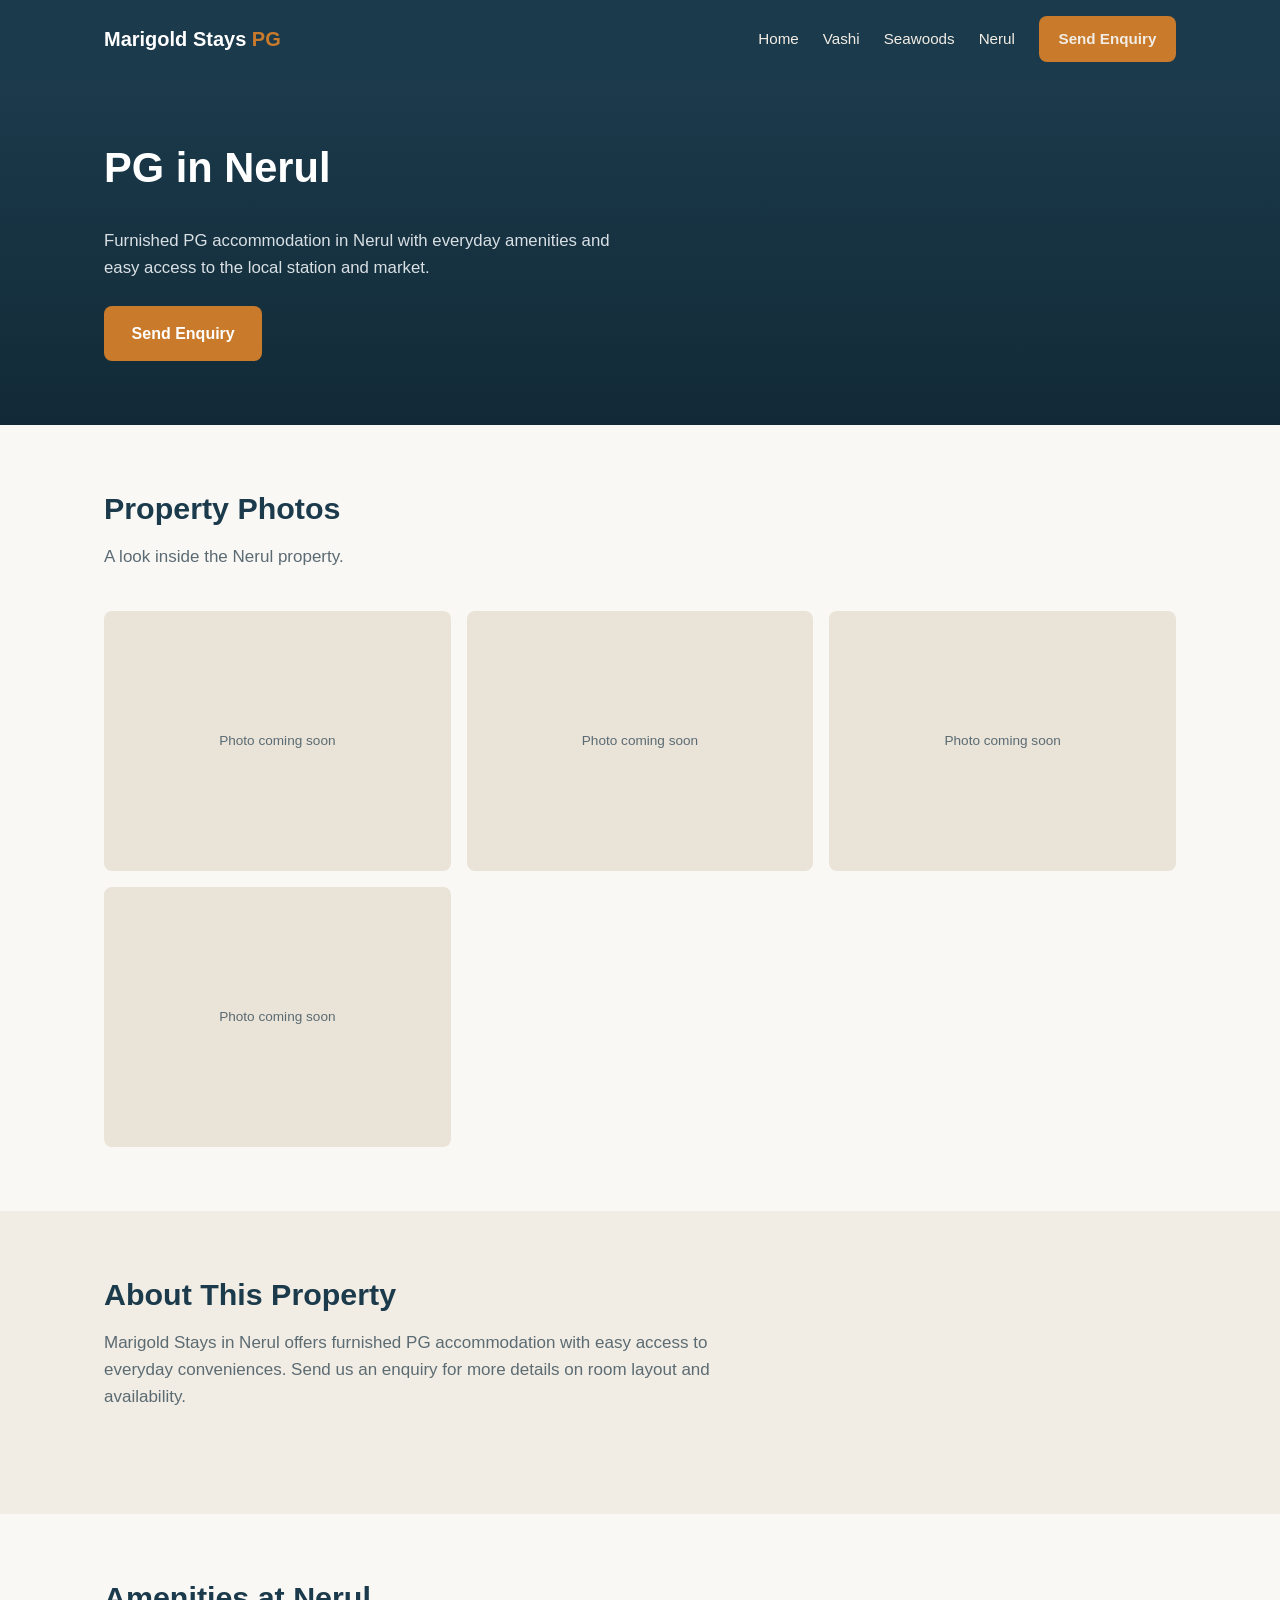
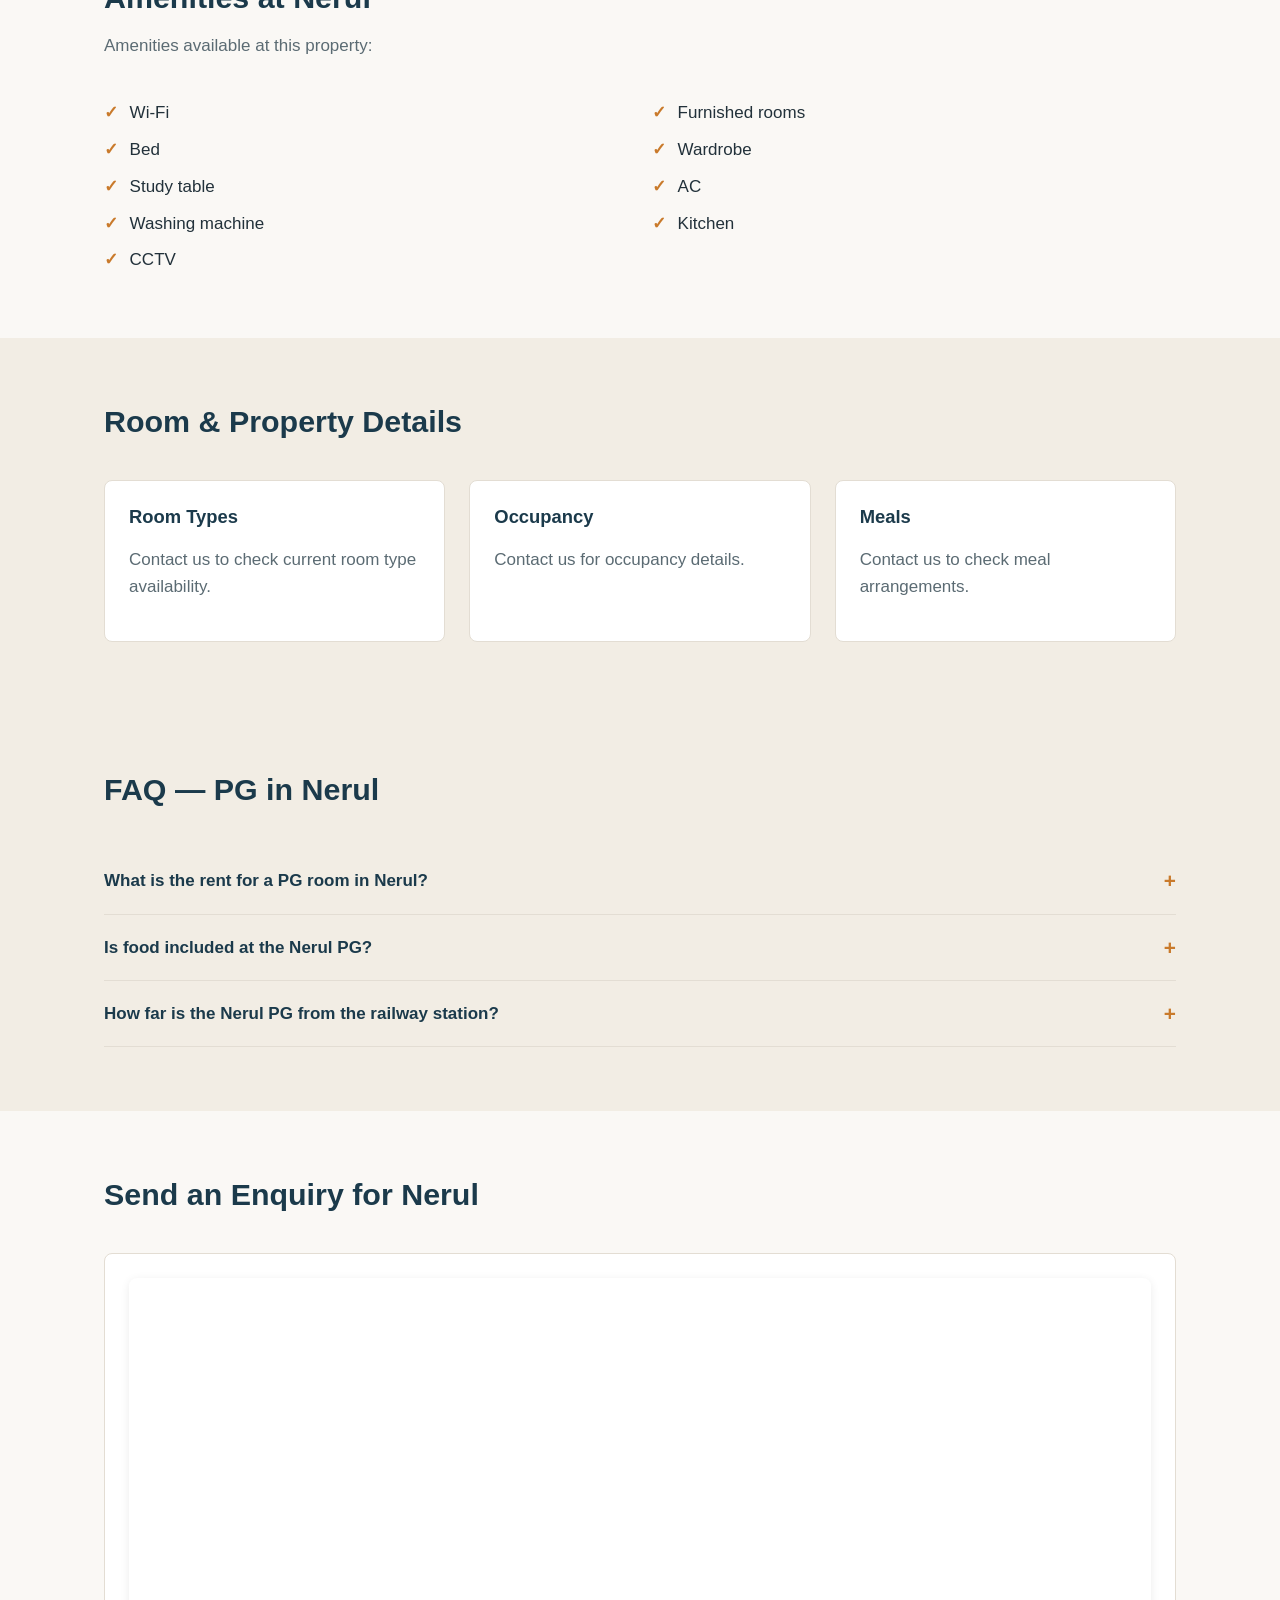
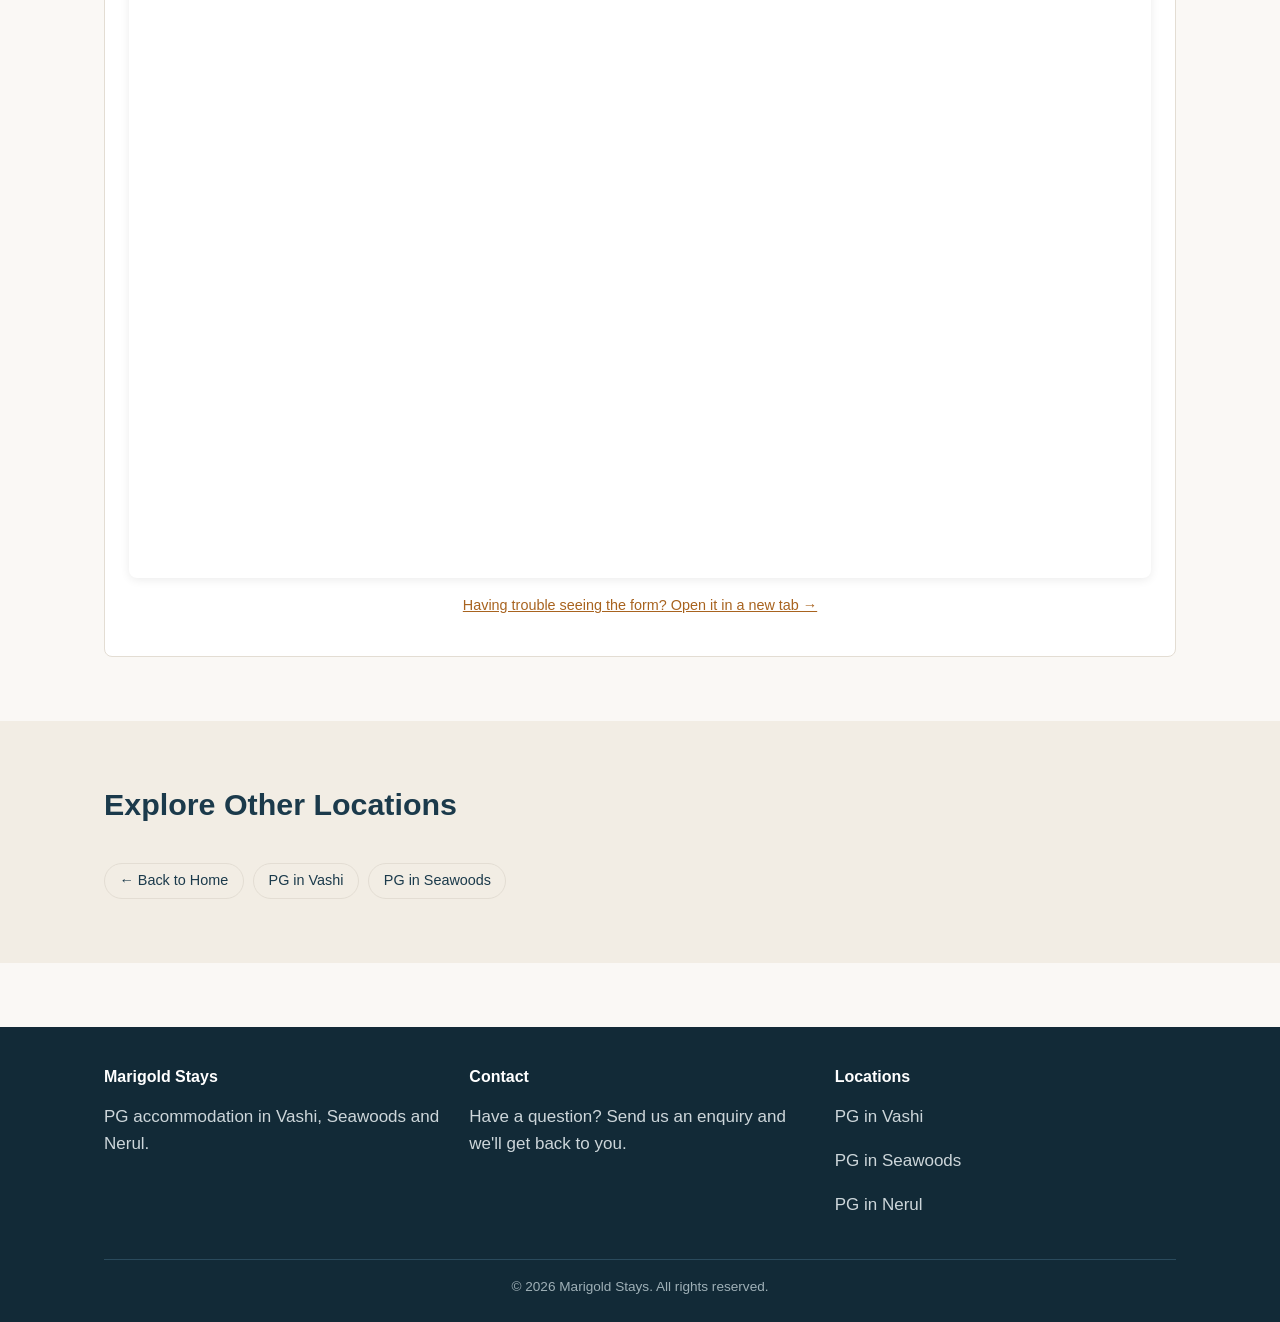
==== pg-in-nerul.html @ 590b27a3 "Add files via upload" ====
<!DOCTYPE html>
<html lang="en">
<head>
<meta charset="UTF-8">
<meta name="viewport" content="width=device-width, initial-scale=1.0">
<title>PG in Nerul | Furnished PG Accommodation | Marigold Stays</title>
<meta name="description" content="PG accommodation in Nerul with furnished rooms and Wi-Fi. View photos, amenities and send an enquiry to Marigold Stays.">
<link rel="canonical" href="https://example.com/pg-in-nerul.html">

<meta property="og:type" content="website">
<meta property="og:title" content="PG in Nerul | Marigold Stays">
<meta property="og:description" content="Furnished PG accommodation in Nerul. Photos, amenities and easy enquiry.">
<meta property="og:image" content="https://example.com/images/nerul-1.jpg">
<meta property="og:url" content="https://example.com/pg-in-nerul.html">

<link rel="stylesheet" href="style.css">

<script type="application/ld+json">
{
  "@context": "https://schema.org",
  "@type": "LodgingBusiness",
  "name": "Marigold Stays - Nerul",
  "url": "https://example.com/pg-in-nerul.html",
  "address": {
    "@type": "PostalAddress",
    "addressLocality": "Nerul",
    "addressRegion": "Maharashtra",
    "addressCountry": "IN"
  }
}
</script>
</head>
<body>

<header class="site-header">
  <div class="container">
    <a href="index.html" class="logo">Marigold Stays <span>PG</span></a>
    <button class="nav-toggle" aria-label="Toggle menu" aria-expanded="false">&#9776;</button>
    <nav class="main-nav">
      <a href="index.html">Home</a>
      <a href="pg-in-vashi.html">Vashi</a>
      <a href="pg-in-seawoods.html">Seawoods</a>
      <a href="pg-in-nerul.html">Nerul</a>
      <a href="#enquiry" class="btn btn-primary btn-small">Send Enquiry</a>
    </nav>
  </div>
</header>

<section class="hero">
  <div class="container">
    <h1>PG in Nerul</h1>
    <p>Furnished PG accommodation in Nerul with everyday amenities and easy access to the local station and market.</p>
    <a href="#enquiry" class="btn btn-primary">Send Enquiry</a>
  </div>
</section>

<!-- ===== PHOTO GALLERY ===== -->
<section class="section">
  <div class="container">
    <div class="section-header">
      <h2>Property Photos</h2>
      <p class="text-muted">A look inside the Nerul property.</p>
    </div>
    <div class="gallery">
      <div class="photo-placeholder">
        <img src="images/nerul-1.jpg" alt="Single bed and mirrored wardrobe at Marigold Stays PG in Nerul" loading="lazy" onerror="this.style.display='none'; this.parentElement.querySelector('.ph-text').style.display='block';">
        <span class="ph-text" style="display:none;">Photo coming soon</span>
      </div>
      <div class="photo-placeholder">
        <img src="images/nerul-2.jpg" alt="Room corner with storage unit near the kitchen at Marigold Stays PG in Nerul" loading="lazy" onerror="this.style.display='none'; this.parentElement.querySelector('.ph-text').style.display='block';">
        <span class="ph-text" style="display:none;">Photo coming soon</span>
      </div>
      <div class="photo-placeholder">
        <img src="images/nerul-3.jpg" alt="Twin single beds in a shared room at Marigold Stays PG in Nerul" loading="lazy" onerror="this.style.display='none'; this.parentElement.querySelector('.ph-text').style.display='block';">
        <span class="ph-text" style="display:none;">Photo coming soon</span>
      </div>
      <div class="photo-placeholder">
        <img src="images/nerul-4.jpg" alt="Bathroom with shower and wall-hung toilet at Marigold Stays PG in Nerul" loading="lazy" onerror="this.style.display='none'; this.parentElement.querySelector('.ph-text').style.display='block';">
        <span class="ph-text" style="display:none;">Photo coming soon</span>
      </div>
    </div>
  </div>
</section>

<!-- ===== DESCRIPTION ===== -->
<section class="section section-alt">
  <div class="container">
    <div class="section-header">
      <h2>About This Property</h2>
      <p class="text-muted">Marigold Stays in Nerul offers furnished PG accommodation with easy access to everyday conveniences. Send us an enquiry for more details on room layout and availability.</p>
    </div>
  </div>
</section>

<!-- ===== AMENITIES ===== -->
<section class="section">
  <div class="container">
    <div class="section-header">
      <h2>Amenities at Nerul</h2>
      <p class="text-muted">Amenities available at this property:</p>
    </div>
    <ul class="amenities-list">
      <li>Wi-Fi</li>
      <li>Furnished rooms</li>
      <li>Bed</li>
      <li>Wardrobe</li>
      <li>Study table</li>
      <li>AC</li>
      <li>Washing machine</li>
      <li>Kitchen</li>
      <li>CCTV</li>
    </ul>
  </div>
</section>

<!-- ===== ROOM / PROPERTY DETAILS ===== -->
<section class="section section-alt">
  <div class="container">
    <div class="section-header">
      <h2>Room &amp; Property Details</h2>
    </div>
    <div class="grid-3">
      <div class="feature-card">
        <h3>Room Types</h3>
        <p class="text-muted">Contact us to check current room type availability.</p>
      </div>
      <div class="feature-card">
        <h3>Occupancy</h3>
        <p class="text-muted">Contact us for occupancy details.</p>
      </div>
      <div class="feature-card">
        <h3>Meals</h3>
        <p class="text-muted">Contact us to check meal arrangements.</p>
      </div>
    </div>
  </div>
</section>


<!-- ===== FAQ ===== -->
<section class="section section-alt">
  <div class="container">
    <div class="section-header">
      <h2>FAQ — PG in Nerul</h2>
    </div>
    <details class="faq-item">
      <summary>What is the rent for a PG room in Nerul?</summary>
      <p>Rent varies by room type and availability — send us an enquiry and we'll share current pricing for this property.</p>
    </details>
    <details class="faq-item">
      <summary>Is food included at the Nerul PG?</summary>
      <p>Meal arrangements vary by property — contact us for the exact details for this location.</p>
    </details>
    <details class="faq-item">
      <summary>How far is the Nerul PG from the railway station?</summary>
      <p>Send us an enquiry and we'll share the exact distance from the nearest railway station.</p>
    </details>
  </div>
</section>

<!-- ===== ENQUIRY ===== -->
<section class="section" id="enquiry">
  <div class="container">
    <div class="section-header">
      <h2>Send an Enquiry for Nerul</h2>
    </div>
    <div class="enquiry-box">
      <div class="form-embed">
        <iframe src="https://docs.google.com/forms/d/e/1FAIpQLSeAeNYMBnieSbUHD3bRVsfa9dzIX2py_n9a3v7NZz1oNW-bjg/viewform?embedded=true" width="100%" height="900" frameborder="0" marginheight="0" marginwidth="0" loading="lazy" title="Enquiry form">Loading form…</iframe>
      </div>
      <p class="form-fallback-link"><a href="https://docs.google.com/forms/d/e/1FAIpQLSeAeNYMBnieSbUHD3bRVsfa9dzIX2py_n9a3v7NZz1oNW-bjg/viewform" target="_blank" rel="noopener">Having trouble seeing the form? Open it in a new tab &rarr;</a></p>
    </div>
  </div>
</section>

<!-- ===== OTHER LOCATIONS / INTERNAL LINKS ===== -->
<section class="section section-alt">
  <div class="container">
    <div class="section-header">
      <h2>Explore Other Locations</h2>
    </div>
    <div class="location-links">
      <a href="index.html">&larr; Back to Home</a>
      <a href="pg-in-vashi.html">PG in Vashi</a>
      <a href="pg-in-seawoods.html">PG in Seawoods</a>
    </div>
  </div>
</section>

<footer class="site-footer">
  <div class="container">
    <div class="footer-grid">
      <div>
        <h3>Marigold Stays</h3>
        <p>PG accommodation in Vashi, Seawoods and Nerul.</p>
      </div>
      <div>
        <h3>Contact</h3>
        <p>Have a question? <a href="#enquiry">Send us an enquiry</a> and we'll get back to you.</p>
      </div>
      <div>
        <h3>Locations</h3>
        <p><a href="pg-in-vashi.html">PG in Vashi</a></p>
        <p><a href="pg-in-seawoods.html">PG in Seawoods</a></p>
        <p><a href="pg-in-nerul.html">PG in Nerul</a></p>
      </div>
    </div>
    <div class="footer-bottom">
      &copy; <span id="current-year">2026</span> Marigold Stays. All rights reserved.
    </div>
  </div>
</footer>

<script src="script.js"></script>
</body>
</html>
---- style.css ----
/* =========================================================
   STYLE.CSS — Shared styles for all pages
   =========================================================
   EASY EDITING GUIDE
   - Brand colours: edit the CSS variables under :root below.
   - Fonts: uses your device's default system font (fast, no
     external font files to download). To change it, edit the
     --font-body variable.
   - Spacing / layout: controlled by the variables below too.
   ========================================================= */

:root {
  /* Brand colours — change these to re-theme the whole site */
  --color-navy: #1b3a4b;       /* header, footer, headings */
  --color-navy-dark: #122a37;
  --color-amber: #c97a2b;      /* buttons, links, accents */
  --color-amber-dark: #a8631f;
  --color-bg: #faf8f5;         /* page background */
  --color-card: #ffffff;
  --color-text: #22313a;
  --color-text-muted: #5b6b73;
  --color-border: #e3ddd3;

  --font-body: -apple-system, BlinkMacSystemFont, "Segoe UI", Roboto,
    Helvetica, Arial, sans-serif;

  --radius: 8px;
  --max-width: 1120px;
  --space-1: 0.5rem;
  --space-2: 1rem;
  --space-3: 1.5rem;
  --space-4: 2.5rem;
  --space-5: 4rem;
}

* {
  box-sizing: border-box;
}

html {
  scroll-behavior: smooth;
}

body {
  margin: 0;
  font-family: var(--font-body);
  background: var(--color-bg);
  color: var(--color-text);
  line-height: 1.6;
  font-size: 17px;
}

img {
  max-width: 100%;
  display: block;
}

a {
  color: var(--color-amber-dark);
}

.container {
  max-width: var(--max-width);
  margin: 0 auto;
  padding: 0 var(--space-3);
}

h1, h2, h3 {
  color: var(--color-navy);
  line-height: 1.25;
  margin-top: 0;
}

h1 {
  font-size: clamp(1.8rem, 4vw, 2.6rem);
}

h2 {
  font-size: clamp(1.4rem, 3vw, 1.9rem);
  margin-bottom: var(--space-2);
}

h3 {
  font-size: 1.15rem;
}

p {
  margin-top: 0;
}

.text-muted {
  color: var(--color-text-muted);
}

/* ---------- Buttons ---------- */
.btn {
  display: inline-block;
  padding: 0.8rem 1.6rem;
  border-radius: var(--radius);
  text-decoration: none;
  font-weight: 600;
  border: 2px solid transparent;
  cursor: pointer;
  font-size: 1rem;
}

.btn-primary {
  background: var(--color-amber);
  color: #fff;
}

.btn-primary:hover {
  background: var(--color-amber-dark);
}

.btn-outline {
  background: transparent;
  border-color: var(--color-navy);
  color: var(--color-navy);
}

.btn-outline:hover {
  background: var(--color-navy);
  color: #fff;
}

.btn-small {
  padding: 0.55rem 1.1rem;
  font-size: 0.9rem;
}

/* ---------- Header ---------- */
.site-header {
  background: var(--color-navy);
  position: sticky;
  top: 0;
  z-index: 50;
}

.site-header .container {
  display: flex;
  align-items: center;
  justify-content: space-between;
  padding-top: var(--space-2);
  padding-bottom: var(--space-2);
}

.logo {
  color: #fff;
  font-weight: 700;
  font-size: 1.25rem;
  text-decoration: none;
}

.logo span {
  color: var(--color-amber);
}

.main-nav {
  display: flex;
  align-items: center;
  gap: var(--space-3);
}

.main-nav a {
  color: #f2ede4;
  text-decoration: none;
  font-size: 0.95rem;
}

.main-nav a:hover {
  color: var(--color-amber);
}

.nav-toggle {
  display: none;
  background: none;
  border: none;
  color: #fff;
  font-size: 1.6rem;
  cursor: pointer;
  line-height: 1;
}

/* ---------- Hero ---------- */
.hero {
  background: linear-gradient(180deg, var(--color-navy) 0%, var(--color-navy-dark) 100%);
  color: #fff;
  padding: var(--space-5) 0;
  text-align: left;
}

.hero h1 {
  color: #fff;
  max-width: 40ch;
}

.hero p {
  max-width: 55ch;
  color: #d9e0e4;
  font-size: 1.05rem;
  margin: var(--space-2) 0 var(--space-3);
}

/* ---------- Sections ---------- */
.section {
  padding: var(--space-5) 0;
}

.section-alt {
  background: #f2ede4;
}

.section-header {
  max-width: 65ch;
  margin-bottom: var(--space-4);
}

/* ---------- Location cards (homepage) ---------- */
.location-grid {
  display: grid;
  grid-template-columns: repeat(2, 1fr);
  gap: var(--space-3);
}

.location-card {
  background: var(--color-card);
  border: 1px solid var(--color-border);
  border-radius: var(--radius);
  overflow: hidden;
  display: flex;
  flex-direction: column;
}

.location-card .photo-placeholder {
  aspect-ratio: 4 / 3;
  background: #e9e3d8;
  display: flex;
  align-items: center;
  justify-content: center;
  color: var(--color-text-muted);
  font-size: 0.9rem;
  text-align: center;
  padding: var(--space-2);
}

.location-card .card-body {
  padding: var(--space-3);
  display: flex;
  flex-direction: column;
  flex: 1;
}

.location-card .card-body p {
  color: var(--color-text-muted);
  flex: 1;
}

/* ---------- Feature / amenity grids ---------- */
.grid-3 {
  display: grid;
  grid-template-columns: repeat(3, 1fr);
  gap: var(--space-3);
}

.feature-card {
  background: var(--color-card);
  border: 1px solid var(--color-border);
  border-radius: var(--radius);
  padding: var(--space-3);
}

.amenities-list {
  list-style: none;
  margin: 0;
  padding: 0;
  display: grid;
  grid-template-columns: repeat(2, 1fr);
  gap: 0.6rem 1.5rem;
}

.amenities-list li {
  padding-left: 1.6rem;
  position: relative;
}

.amenities-list li::before {
  content: "\2713";
  position: absolute;
  left: 0;
  color: var(--color-amber);
  font-weight: 700;
}

/* ---------- How it works ---------- */
.steps {
  display: grid;
  grid-template-columns: repeat(4, 1fr);
  gap: var(--space-3);
}

.step {
  text-align: left;
}

.step .step-number {
  display: inline-block;
  width: 2.2rem;
  height: 2.2rem;
  border-radius: 50%;
  background: var(--color-navy);
  color: #fff;
  text-align: center;
  line-height: 2.2rem;
  font-weight: 700;
  margin-bottom: 0.6rem;
}

/* ---------- FAQ (uses native <details>) ---------- */
.faq-item {
  border-bottom: 1px solid var(--color-border);
  padding: var(--space-2) 0;
}

.faq-item summary {
  cursor: pointer;
  font-weight: 600;
  color: var(--color-navy);
  list-style: none;
  display: flex;
  justify-content: space-between;
  align-items: center;
}

.faq-item summary::-webkit-details-marker {
  display: none;
}

.faq-item summary::after {
  content: "+";
  font-size: 1.3rem;
  color: var(--color-amber);
  margin-left: var(--space-2);
}

.faq-item[open] summary::after {
  content: "\2212";
}

.faq-item p {
  margin-top: 0.6rem;
  color: var(--color-text-muted);
}

/* ---------- Enquiry / Google Form section ---------- */
.enquiry-box {
  background: var(--color-card);
  border: 1px solid var(--color-border);
  border-radius: var(--radius);
  padding: var(--space-3);
}

.form-placeholder {
  border: 2px dashed var(--color-border);
  border-radius: var(--radius);
  padding: var(--space-4);
  text-align: center;
  color: var(--color-text-muted);
  background: #f2ede4;
}

/* ---------- Embedded Google Form ---------- */
.form-embed {
  border-radius: var(--radius);
  overflow: hidden;
  box-shadow: 0 2px 10px rgba(0,0,0,0.08);
  background: #fff;
}

.form-embed iframe {
  display: block;
  width: 100%;
  border: 0;
}

.form-fallback-link {
  text-align: center;
  margin-top: var(--space-2);
  font-size: 0.9rem;
}

/* ---------- Gallery (location pages) ---------- */
.gallery {
  display: grid;
  grid-template-columns: repeat(3, 1fr);
  gap: var(--space-2);
}

.gallery .photo-placeholder {
  aspect-ratio: 4 / 3;
  background: #e9e3d8;
  border-radius: var(--radius);
  display: flex;
  align-items: center;
  justify-content: center;
  color: var(--color-text-muted);
  font-size: 0.85rem;
  text-align: center;
  padding: var(--space-1);
}

/* ---------- Nearby / distance list ---------- */
.distance-list {
  list-style: none;
  margin: 0;
  padding: 0;
}

.distance-list li {
  display: flex;
  justify-content: space-between;
  padding: 0.6rem 0;
  border-bottom: 1px solid var(--color-border);
}

.distance-list li:last-child {
  border-bottom: none;
}

.distance-value {
  color: var(--color-text-muted);
}

/* ---------- Breadcrumb / internal links row ---------- */
.location-links {
  display: flex;
  flex-wrap: wrap;
  gap: 0.6rem;
  margin-top: var(--space-2);
}

.location-links a {
  border: 1px solid var(--color-border);
  border-radius: 999px;
  padding: 0.35rem 0.9rem;
  text-decoration: none;
  color: var(--color-navy);
  font-size: 0.9rem;
}

.location-links a:hover {
  border-color: var(--color-amber);
  color: var(--color-amber-dark);
}

/* ---------- Footer ---------- */
.site-footer {
  background: var(--color-navy-dark);
  color: #cdd6da;
  padding: var(--space-4) 0 var(--space-3);
  margin-top: var(--space-5);
}

.footer-grid {
  display: grid;
  grid-template-columns: repeat(3, 1fr);
  gap: var(--space-3);
  margin-bottom: var(--space-3);
}

.site-footer h3 {
  color: #fff;
  font-size: 1rem;
}

.site-footer a {
  color: #cdd6da;
  text-decoration: none;
}

.site-footer a:hover {
  color: var(--color-amber);
}

.footer-bottom {
  border-top: 1px solid #2a4a5c;
  padding-top: var(--space-2);
  font-size: 0.85rem;
  text-align: center;
  color: #9fb0b7;
}

/* ---------- Responsive ---------- */
@media (max-width: 900px) {
  .grid-3,
  .footer-grid {
    grid-template-columns: 1fr 1fr;
  }
  .steps {
    grid-template-columns: 1fr 1fr;
  }
}

@media (max-width: 700px) {
  .nav-toggle {
    display: block;
  }

  .main-nav {
    position: absolute;
    top: 100%;
    left: 0;
    right: 0;
    background: var(--color-navy);
    flex-direction: column;
    align-items: flex-start;
    padding: var(--space-2) var(--space-3);
    gap: var(--space-2);
    display: none;
  }

  .main-nav.open {
    display: flex;
  }

  .location-grid,
  .grid-3,
  .steps,
  .gallery,
  .footer-grid,
  .amenities-list {
    grid-template-columns: 1fr;
  }

  .gallery {
    grid-template-columns: repeat(2, 1fr);
  }

  .site-header {
    position: relative;
  }
}
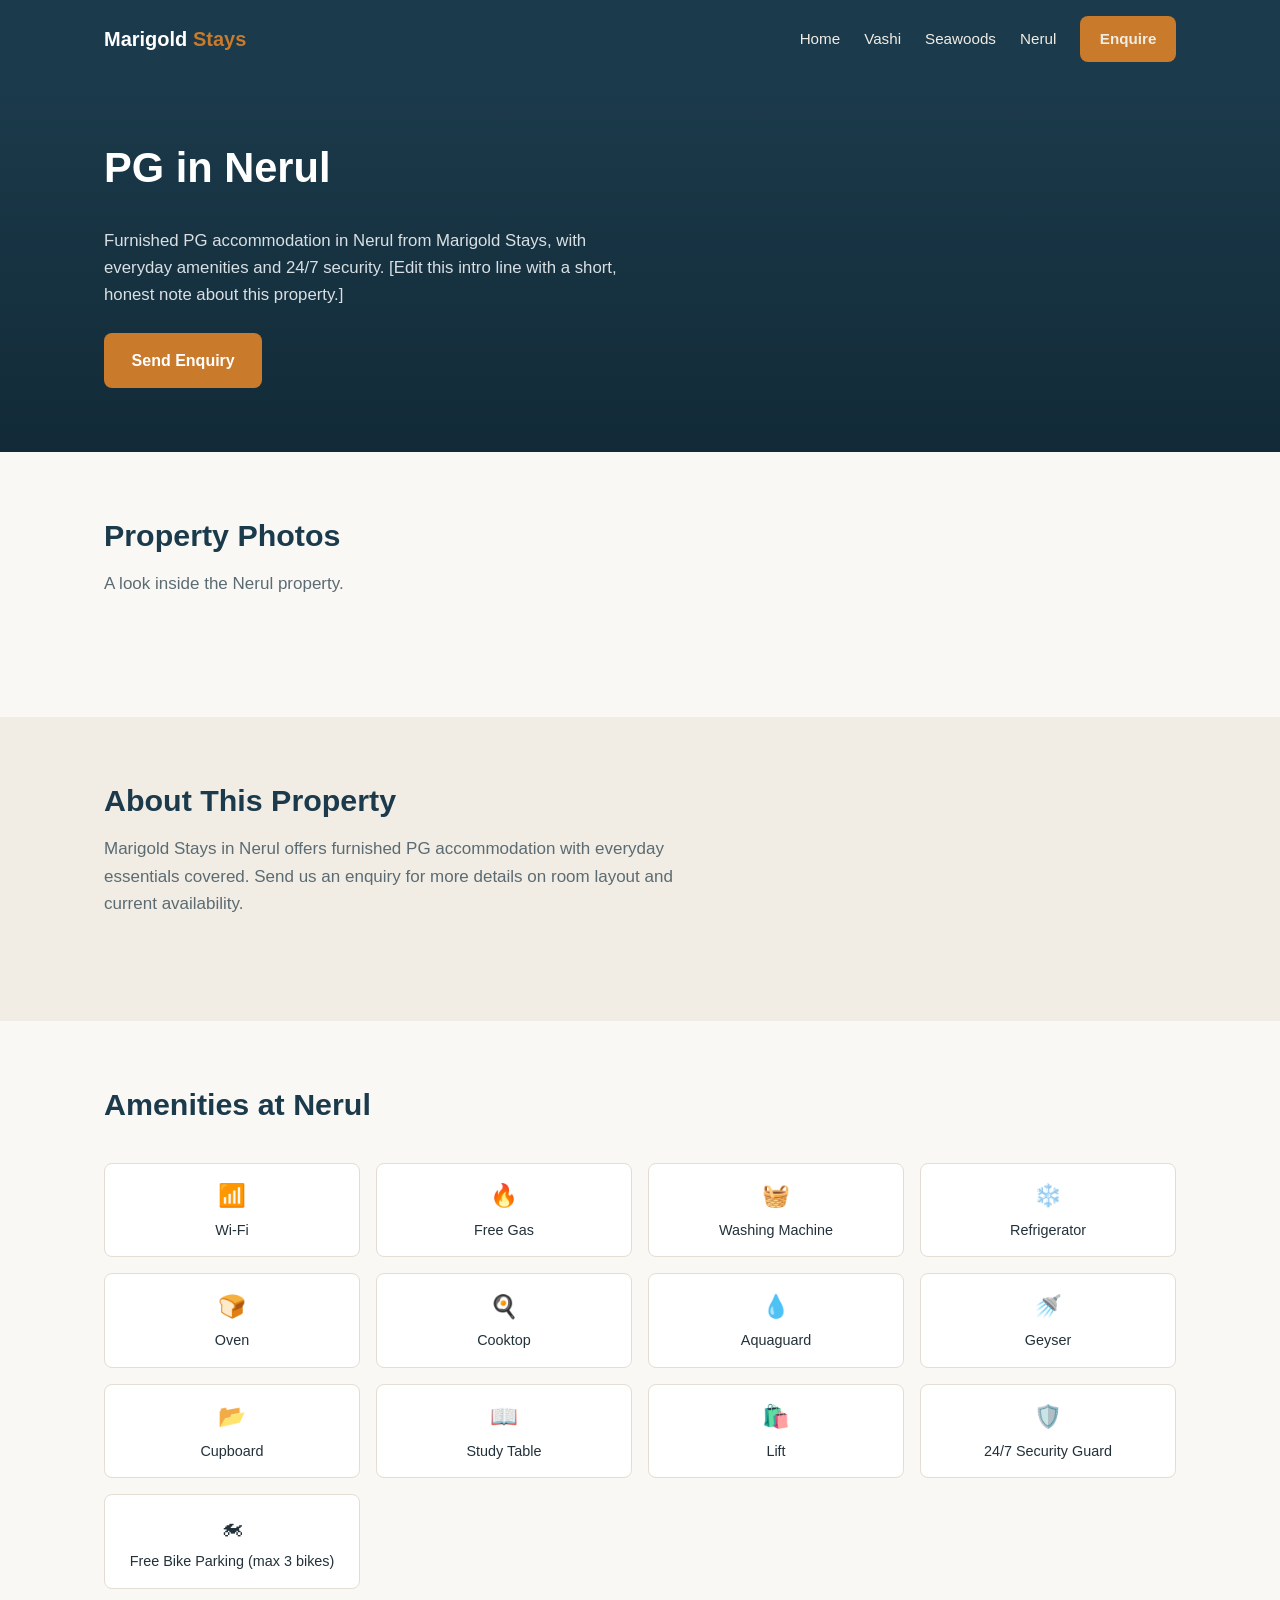
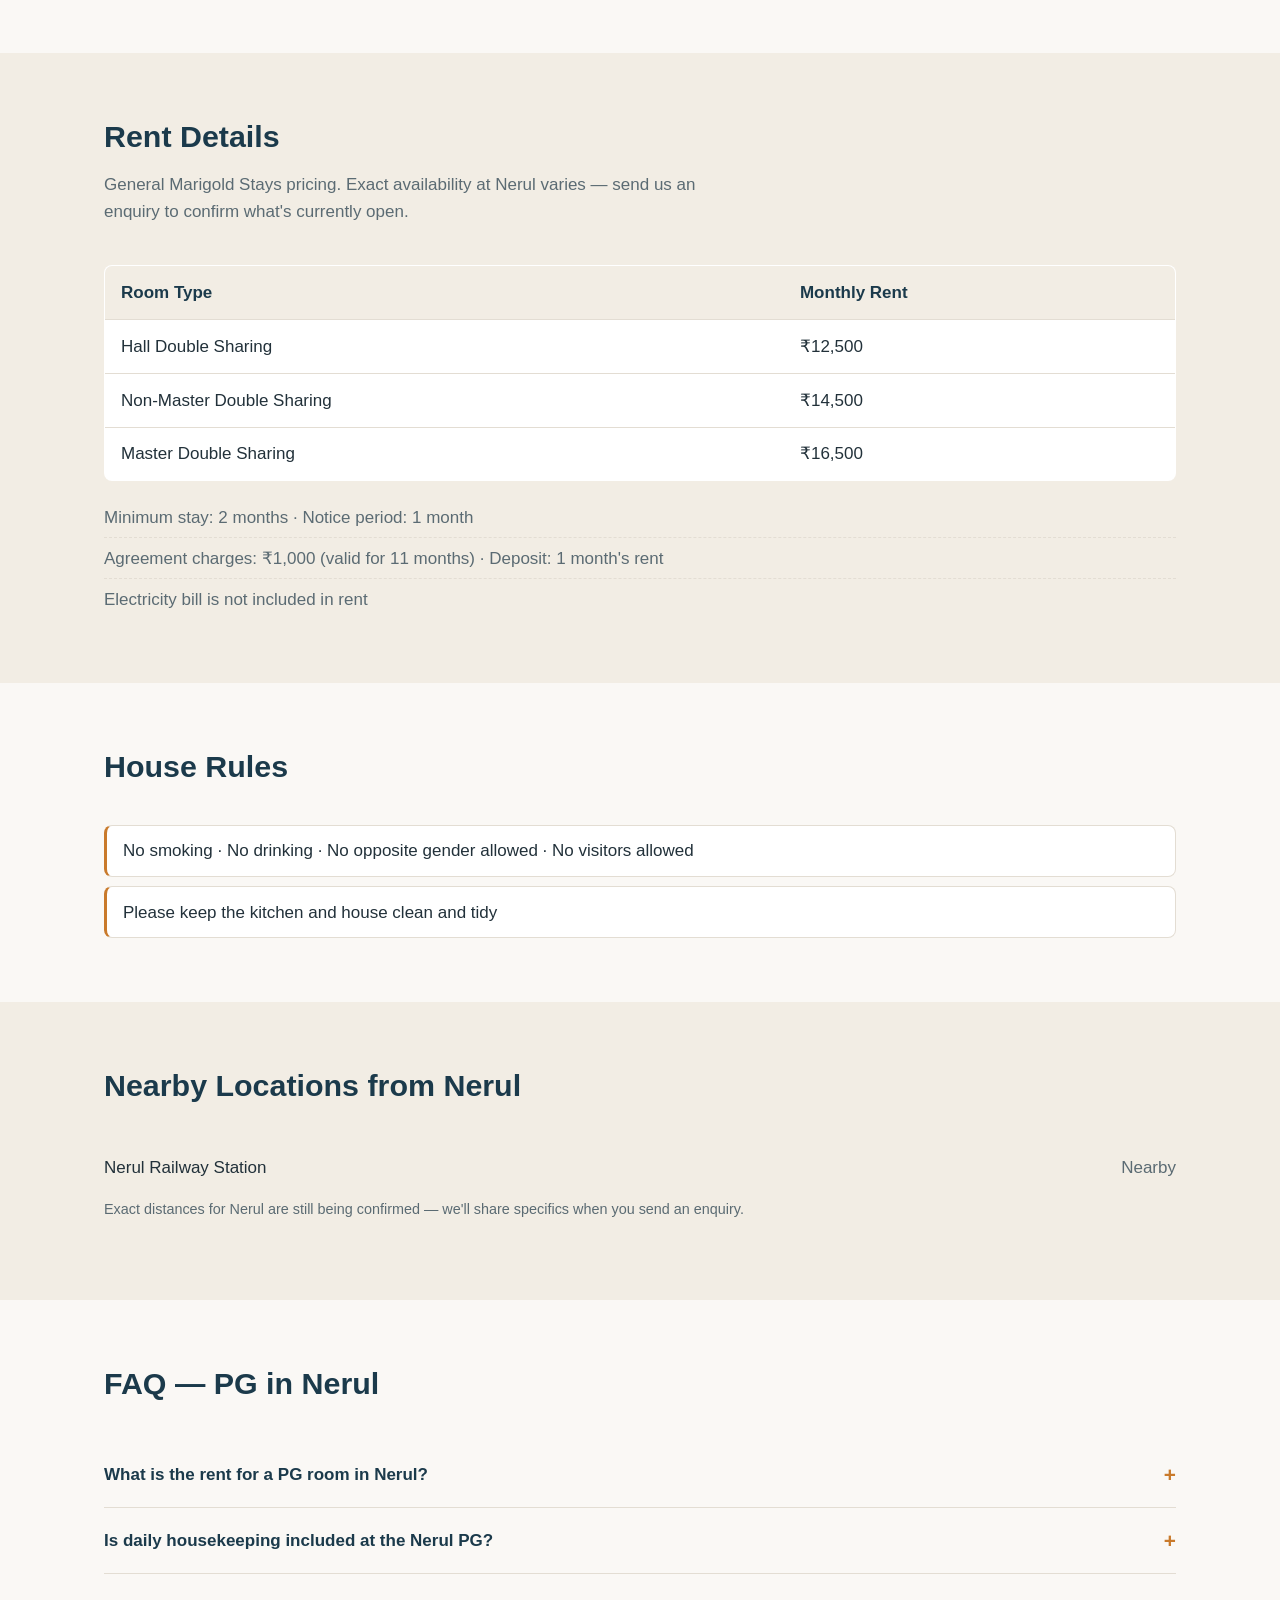
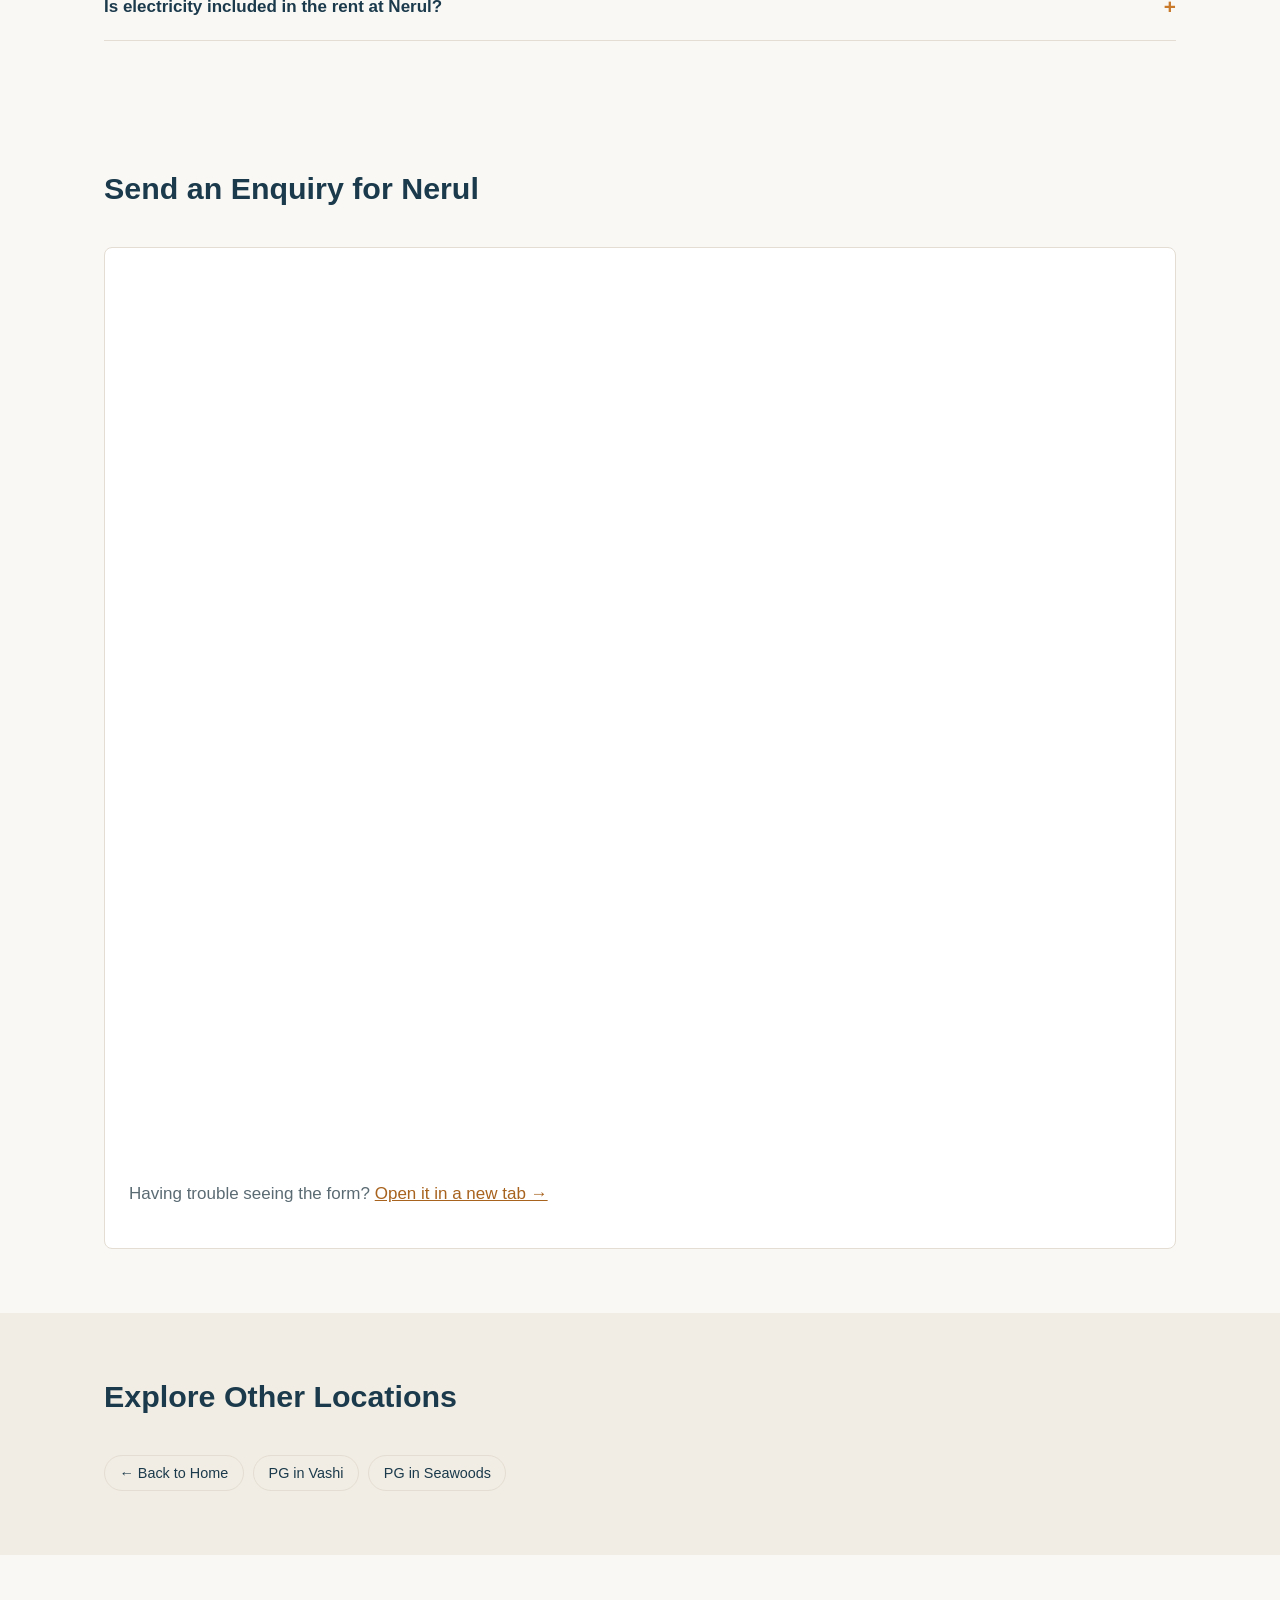
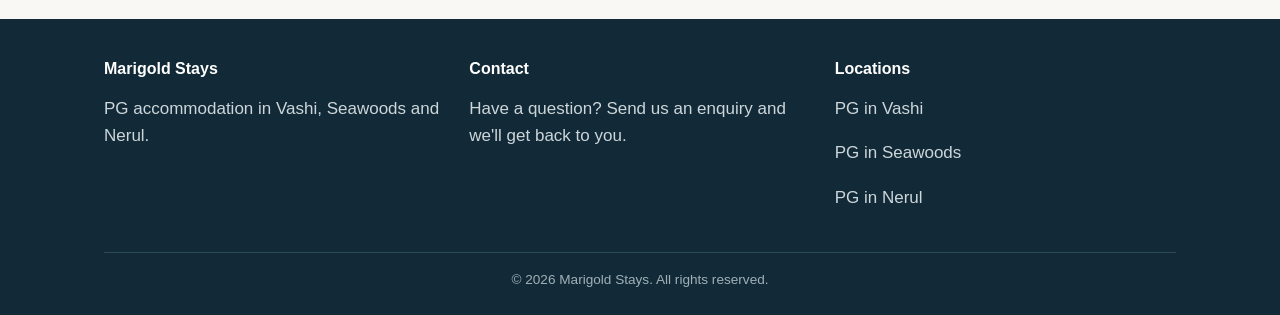
==== commit 3cad8e39: "Add files via upload" ====
--- a/pg-in-nerul.html
+++ b/pg-in-nerul.html
@@ -1,17 +1,27 @@
 <!DOCTYPE html>
 <html lang="en">
 <head>
+<!-- =========================================================
+     EASY EDITING GUIDE — pg-in-nerul.html
+     - Gallery images already reference your real photo filenames
+       (images/nerul-1.jpg etc.) with the alt text you provided.
+     - The first gallery slot also has a temporary bedroom
+       illustration that hides itself automatically once
+       images/nerul-1.jpg loads successfully. No action needed.
+     - Nearby Locations: only edit with landmarks you have
+       actually verified for this property.
+     ========================================================= -->
 <meta charset="UTF-8">
 <meta name="viewport" content="width=device-width, initial-scale=1.0">
 <title>PG in Nerul | Furnished PG Accommodation | Marigold Stays</title>
-<meta name="description" content="PG accommodation in Nerul with furnished rooms and Wi-Fi. View photos, amenities and send an enquiry to Marigold Stays.">
-<link rel="canonical" href="https://example.com/pg-in-nerul.html">
+<meta name="description" content="PG accommodation in Nerul with furnished rooms, Wi-Fi and 24/7 security. View photos, amenities, rent details and send an enquiry to Marigold Stays.">
+<link rel="canonical" href="https://riksi-bit.github.io/pg-website/pg-in-nerul.html">
 
 <meta property="og:type" content="website">
 <meta property="og:title" content="PG in Nerul | Marigold Stays">
 <meta property="og:description" content="Furnished PG accommodation in Nerul. Photos, amenities and easy enquiry.">
-<meta property="og:image" content="https://example.com/images/nerul-1.jpg">
-<meta property="og:url" content="https://example.com/pg-in-nerul.html">
+<meta property="og:image" content="https://riksi-bit.github.io/pg-website/images/nerul-1.jpg">
+<meta property="og:url" content="https://riksi-bit.github.io/pg-website/pg-in-nerul.html">
 
 <link rel="stylesheet" href="style.css">
 
@@ -20,7 +30,7 @@
   "@context": "https://schema.org",
   "@type": "LodgingBusiness",
   "name": "Marigold Stays - Nerul",
-  "url": "https://example.com/pg-in-nerul.html",
+  "url": "https://riksi-bit.github.io/pg-website/pg-in-nerul.html",
   "address": {
     "@type": "PostalAddress",
     "addressLocality": "Nerul",
@@ -34,14 +44,14 @@
 
 <header class="site-header">
   <div class="container">
-    <a href="index.html" class="logo">Marigold Stays <span>PG</span></a>
+    <a href="index.html" class="logo">Marigold <span>Stays</span></a>
     <button class="nav-toggle" aria-label="Toggle menu" aria-expanded="false">&#9776;</button>
     <nav class="main-nav">
       <a href="index.html">Home</a>
       <a href="pg-in-vashi.html">Vashi</a>
       <a href="pg-in-seawoods.html">Seawoods</a>
       <a href="pg-in-nerul.html">Nerul</a>
-      <a href="#enquiry" class="btn btn-primary btn-small">Send Enquiry</a>
+      <a href="#enquiry" class="btn btn-primary btn-small">Enquire</a>
     </nav>
   </div>
 </header>
@@ -49,7 +59,7 @@
 <section class="hero">
   <div class="container">
     <h1>PG in Nerul</h1>
-    <p>Furnished PG accommodation in Nerul with everyday amenities and easy access to the local station and market.</p>
+    <p>Furnished PG accommodation in Nerul from Marigold Stays, with everyday amenities and 24/7 security. [Edit this intro line with a short, honest note about this property.]</p>
     <a href="#enquiry" class="btn btn-primary">Send Enquiry</a>
   </div>
 </section>
@@ -62,21 +72,22 @@
       <p class="text-muted">A look inside the Nerul property.</p>
     </div>
     <div class="gallery">
-      <div class="photo-placeholder">
-        <img src="images/nerul-1.jpg" alt="Single bed and mirrored wardrobe at Marigold Stays PG in Nerul" loading="lazy" onerror="this.style.display='none'; this.parentElement.querySelector('.ph-text').style.display='block';">
-        <span class="ph-text" style="display:none;">Photo coming soon</span>
-      </div>
-      <div class="photo-placeholder">
-        <img src="images/nerul-2.jpg" alt="Room corner with storage unit near the kitchen at Marigold Stays PG in Nerul" loading="lazy" onerror="this.style.display='none'; this.parentElement.querySelector('.ph-text').style.display='block';">
-        <span class="ph-text" style="display:none;">Photo coming soon</span>
-      </div>
-      <div class="photo-placeholder">
-        <img src="images/nerul-3.jpg" alt="Twin single beds in a shared room at Marigold Stays PG in Nerul" loading="lazy" onerror="this.style.display='none'; this.parentElement.querySelector('.ph-text').style.display='block';">
-        <span class="ph-text" style="display:none;">Photo coming soon</span>
-      </div>
-      <div class="photo-placeholder">
-        <img src="images/nerul-4.jpg" alt="Bathroom with shower and wall-hung toilet at Marigold Stays PG in Nerul" loading="lazy" onerror="this.style.display='none'; this.parentElement.querySelector('.ph-text').style.display='block';">
-        <span class="ph-text" style="display:none;">Photo coming soon</span>
+
+      <div class="photo-box">
+        <img class="real-photo" src="images/nerul-1.jpg" alt="Single bed with wardrobe and window at Marigold Stays PG in Nerul" loading="lazy"
+             onerror="this.style.display='none';">
+      </div>
+      <div class="photo-box">
+        <img class="real-photo" src="images/nerul-2.jpg" alt="Room corner with storage unit at Marigold Stays PG in Nerul" loading="lazy"
+             onerror="this.style.display='none';">
+      </div>
+      <div class="photo-box">
+        <img class="real-photo" src="images/nerul-3.jpg" alt="Twin single beds in a shared room at Marigold Stays PG in Nerul" loading="lazy"
+             onerror="this.style.display='none';">
+      </div>
+      <div class="photo-box">
+        <img class="real-photo" src="images/nerul-4.jpg" alt="Bathroom with shower and wall-hung toilet at Marigold Stays PG in Nerul" loading="lazy"
+             onerror="this.style.display='none';">
       </div>
     </div>
   </div>
@@ -87,7 +98,7 @@
   <div class="container">
     <div class="section-header">
       <h2>About This Property</h2>
-      <p class="text-muted">Marigold Stays in Nerul offers furnished PG accommodation with easy access to everyday conveniences. Send us an enquiry for more details on room layout and availability.</p>
+      <p class="text-muted">Marigold Stays in Nerul offers furnished PG accommodation with everyday essentials covered. Send us an enquiry for more details on room layout and current availability.</p>
     </div>
   </div>
 </section>
@@ -97,63 +108,93 @@
   <div class="container">
     <div class="section-header">
       <h2>Amenities at Nerul</h2>
-      <p class="text-muted">Amenities available at this property:</p>
-    </div>
-    <ul class="amenities-list">
-      <li>Wi-Fi</li>
-      <li>Furnished rooms</li>
-      <li>Bed</li>
-      <li>Wardrobe</li>
-      <li>Study table</li>
-      <li>AC</li>
-      <li>Washing machine</li>
-      <li>Kitchen</li>
-      <li>CCTV</li>
-    </ul>
-  </div>
-</section>
-
-<!-- ===== ROOM / PROPERTY DETAILS ===== -->
-<section class="section section-alt">
-  <div class="container">
-    <div class="section-header">
-      <h2>Room &amp; Property Details</h2>
-    </div>
-    <div class="grid-3">
-      <div class="feature-card">
-        <h3>Room Types</h3>
-        <p class="text-muted">Contact us to check current room type availability.</p>
-      </div>
-      <div class="feature-card">
-        <h3>Occupancy</h3>
-        <p class="text-muted">Contact us for occupancy details.</p>
-      </div>
-      <div class="feature-card">
-        <h3>Meals</h3>
-        <p class="text-muted">Contact us to check meal arrangements.</p>
-      </div>
-    </div>
-  </div>
-</section>
-
+    </div>
+    <ul class="amenities-icon-grid">
+      <li><span class="icon">&#128246;</span>Wi-Fi</li>
+      <li><span class="icon">&#128293;</span>Free Gas</li>
+      <li><span class="icon">&#129530;</span>Washing Machine</li>
+      <li><span class="icon">&#10052;&#65039;</span>Refrigerator</li>
+      <li><span class="icon">&#127838;</span>Oven</li>
+      <li><span class="icon">&#127859;</span>Cooktop</li>
+      <li><span class="icon">&#128167;</span>Aquaguard</li>
+      <li><span class="icon">&#128703;</span>Geyser</li>
+      <li><span class="icon">&#128194;</span>Cupboard</li>
+      <li><span class="icon">&#128214;</span>Study Table</li>
+      <li><span class="icon">&#128717;&#65039;</span>Lift</li>
+      <li><span class="icon">&#128737;&#65039;</span>24/7 Security Guard</li>
+      <li><span class="icon">&#127949;</span>Free Bike Parking (max 3 bikes)</li>
+    </ul>
+  </div>
+</section>
+
+<!-- ===== RENT DETAILS ===== -->
+<section class="section section-alt">
+  <div class="container">
+    <div class="section-header">
+      <h2>Rent Details</h2>
+      <p class="text-muted">General Marigold Stays pricing. Exact availability at Nerul varies — send us an enquiry to confirm what's currently open.</p>
+    </div>
+    <table class="rent-table">
+      <thead>
+        <tr><th>Room Type</th><th>Monthly Rent</th></tr>
+      </thead>
+      <tbody>
+        <tr><td>Hall Double Sharing</td><td>&#8377;12,500</td></tr>
+        <tr><td>Non-Master Double Sharing</td><td>&#8377;14,500</td></tr>
+        <tr><td>Master Double Sharing</td><td>&#8377;16,500</td></tr>
+      </tbody>
+    </table>
+    <ul class="rent-terms">
+      <li>Minimum stay: 2 months &middot; Notice period: 1 month</li>
+      <li>Agreement charges: &#8377;1,000 (valid for 11 months) &middot; Deposit: 1 month's rent</li>
+      <li>Electricity bill is not included in rent</li>
+    </ul>
+  </div>
+</section>
+
+<!-- ===== HOUSE RULES ===== -->
+<section class="section">
+  <div class="container">
+    <div class="section-header">
+      <h2>House Rules</h2>
+    </div>
+    <ul class="house-rules">
+      <li>No smoking &middot; No drinking &middot; No opposite gender allowed &middot; No visitors allowed</li>
+      <li>Please keep the kitchen and house clean and tidy</li>
+    </ul>
+  </div>
+</section>
+
+<!-- ===== NEARBY LOCATIONS ===== -->
+<section class="section section-alt">
+  <div class="container">
+    <div class="section-header">
+      <h2>Nearby Locations from Nerul</h2>
+    </div>
+    <ul class="distance-list">
+      <li><span>Nerul Railway Station</span><span class="distance-value">Nearby</span></li>
+    </ul>
+    <p class="nearby-note">Exact distances for Nerul are still being confirmed — we'll share specifics when you send an enquiry.</p>
+  </div>
+</section>
 
 <!-- ===== FAQ ===== -->
-<section class="section section-alt">
-  <div class="container">
-    <div class="section-header">
-      <h2>FAQ — PG in Nerul</h2>
+<section class="section">
+  <div class="container">
+    <div class="section-header">
+      <h2>FAQ &mdash; PG in Nerul</h2>
     </div>
     <details class="faq-item">
       <summary>What is the rent for a PG room in Nerul?</summary>
-      <p>Rent varies by room type and availability — send us an enquiry and we'll share current pricing for this property.</p>
+      <p>Rent follows our general pricing: &#8377;12,500&ndash;&#8377;16,500 per month depending on sharing type. Send us an enquiry to confirm current availability at Nerul.</p>
     </details>
     <details class="faq-item">
-      <summary>Is food included at the Nerul PG?</summary>
-      <p>Meal arrangements vary by property — contact us for the exact details for this location.</p>
+      <summary>Is daily housekeeping included at the Nerul PG?</summary>
+      <p>No, daily housekeeping is not offered. Residents are asked to keep the kitchen and house clean and tidy.</p>
     </details>
     <details class="faq-item">
-      <summary>How far is the Nerul PG from the railway station?</summary>
-      <p>Send us an enquiry and we'll share the exact distance from the nearest railway station.</p>
+      <summary>Is electricity included in the rent at Nerul?</summary>
+      <p>No, the electricity bill is charged separately and is not included in the monthly rent.</p>
     </details>
   </div>
 </section>
@@ -165,15 +206,14 @@
       <h2>Send an Enquiry for Nerul</h2>
     </div>
     <div class="enquiry-box">
-      <div class="form-embed">
-        <iframe src="https://docs.google.com/forms/d/e/1FAIpQLSeAeNYMBnieSbUHD3bRVsfa9dzIX2py_n9a3v7NZz1oNW-bjg/viewform?embedded=true" width="100%" height="900" frameborder="0" marginheight="0" marginwidth="0" loading="lazy" title="Enquiry form">Loading form…</iframe>
-      </div>
-      <p class="form-fallback-link"><a href="https://docs.google.com/forms/d/e/1FAIpQLSeAeNYMBnieSbUHD3bRVsfa9dzIX2py_n9a3v7NZz1oNW-bjg/viewform" target="_blank" rel="noopener">Having trouble seeing the form? Open it in a new tab &rarr;</a></p>
-    </div>
-  </div>
-</section>
-
-<!-- ===== OTHER LOCATIONS / INTERNAL LINKS ===== -->
+      <!-- PASTE GOOGLE FORM EMBED CODE HERE (replace the iframe src if you create a new form) -->
+      <iframe src="https://docs.google.com/forms/d/e/1FAIpQLSeAeNYMBnieSbUHD3bRVsfa9dzIX2py_n9a3v7NZz1oNW-bjg/viewform?embedded=true" width="100%" height="900" frameborder="0" marginheight="0" marginwidth="0" title="Marigold Stays enquiry form">Loading form&hellip;</iframe>
+      <p class="text-muted">Having trouble seeing the form? <a href="https://docs.google.com/forms/d/e/1FAIpQLSeAeNYMBnieSbUHD3bRVsfa9dzIX2py_n9a3v7NZz1oNW-bjg/viewform" target="_blank" rel="noopener">Open it in a new tab &rarr;</a></p>
+    </div>
+  </div>
+</section>
+
+<!-- ===== OTHER LOCATIONS ===== -->
 <section class="section section-alt">
   <div class="container">
     <div class="section-header">
--- a/style.css
+++ b/style.css
@@ -369,26 +369,6 @@
   background: #f2ede4;
 }
 
-/* ---------- Embedded Google Form ---------- */
-.form-embed {
-  border-radius: var(--radius);
-  overflow: hidden;
-  box-shadow: 0 2px 10px rgba(0,0,0,0.08);
-  background: #fff;
-}
-
-.form-embed iframe {
-  display: block;
-  width: 100%;
-  border: 0;
-}
-
-.form-fallback-link {
-  text-align: center;
-  margin-top: var(--space-2);
-  font-size: 0.9rem;
-}
-
 /* ---------- Gallery (location pages) ---------- */
 .gallery {
   display: grid;
@@ -540,3 +520,119 @@
     position: relative;
   }
 }
+
+/* =========================================================
+   ADDITIONS — Marigold Stays update
+   ========================================================= */
+
+.hidden {
+  display: none !important;
+}
+
+.photo-box {
+  position: relative;
+}
+
+.photo-box img.real-photo {
+  aspect-ratio: 4 / 3;
+  object-fit: cover;
+  border-radius: var(--radius);
+  width: 100%;
+}
+
+/* ---------- Amenities icon grid ---------- */
+.amenities-icon-grid {
+  display: grid;
+  grid-template-columns: repeat(4, 1fr);
+  gap: var(--space-2);
+  list-style: none;
+  margin: 0;
+  padding: 0;
+}
+
+.amenities-icon-grid li {
+  background: var(--color-card);
+  border: 1px solid var(--color-border);
+  border-radius: var(--radius);
+  padding: 0.9rem 0.7rem;
+  text-align: center;
+  font-size: 0.9rem;
+}
+
+.amenities-icon-grid .icon {
+  display: block;
+  font-size: 1.4rem;
+  margin-bottom: 0.3rem;
+}
+
+/* ---------- Rent table ---------- */
+.rent-table {
+  width: 100%;
+  border-collapse: collapse;
+  background: var(--color-card);
+  border: 1px solid var(--color-border);
+  border-radius: var(--radius);
+  overflow: hidden;
+}
+
+.rent-table th,
+.rent-table td {
+  text-align: left;
+  padding: 0.8rem 1rem;
+  border-bottom: 1px solid var(--color-border);
+}
+
+.rent-table th {
+  background: #f2ede4;
+  color: var(--color-navy);
+}
+
+.rent-table tr:last-child td {
+  border-bottom: none;
+}
+
+.rent-terms {
+  list-style: none;
+  margin: var(--space-2) 0 0;
+  padding: 0;
+}
+
+.rent-terms li {
+  padding: 0.4rem 0;
+  border-bottom: 1px dashed var(--color-border);
+  color: var(--color-text-muted);
+}
+
+.rent-terms li:last-child {
+  border-bottom: none;
+}
+
+/* ---------- House rules ---------- */
+.house-rules {
+  list-style: none;
+  margin: 0;
+  padding: 0;
+  display: grid;
+  gap: 0.6rem;
+}
+
+.house-rules li {
+  background: var(--color-card);
+  border: 1px solid var(--color-border);
+  border-left: 3px solid var(--color-amber);
+  border-radius: var(--radius);
+  padding: 0.7rem 1rem;
+}
+
+/* ---------- Nearby note ---------- */
+.nearby-note {
+  color: var(--color-text-muted);
+  font-size: 0.9rem;
+  margin-top: var(--space-1);
+}
+
+@media (max-width: 700px) {
+  .amenities-icon-grid {
+    grid-template-columns: repeat(2, 1fr);
+  }
+}
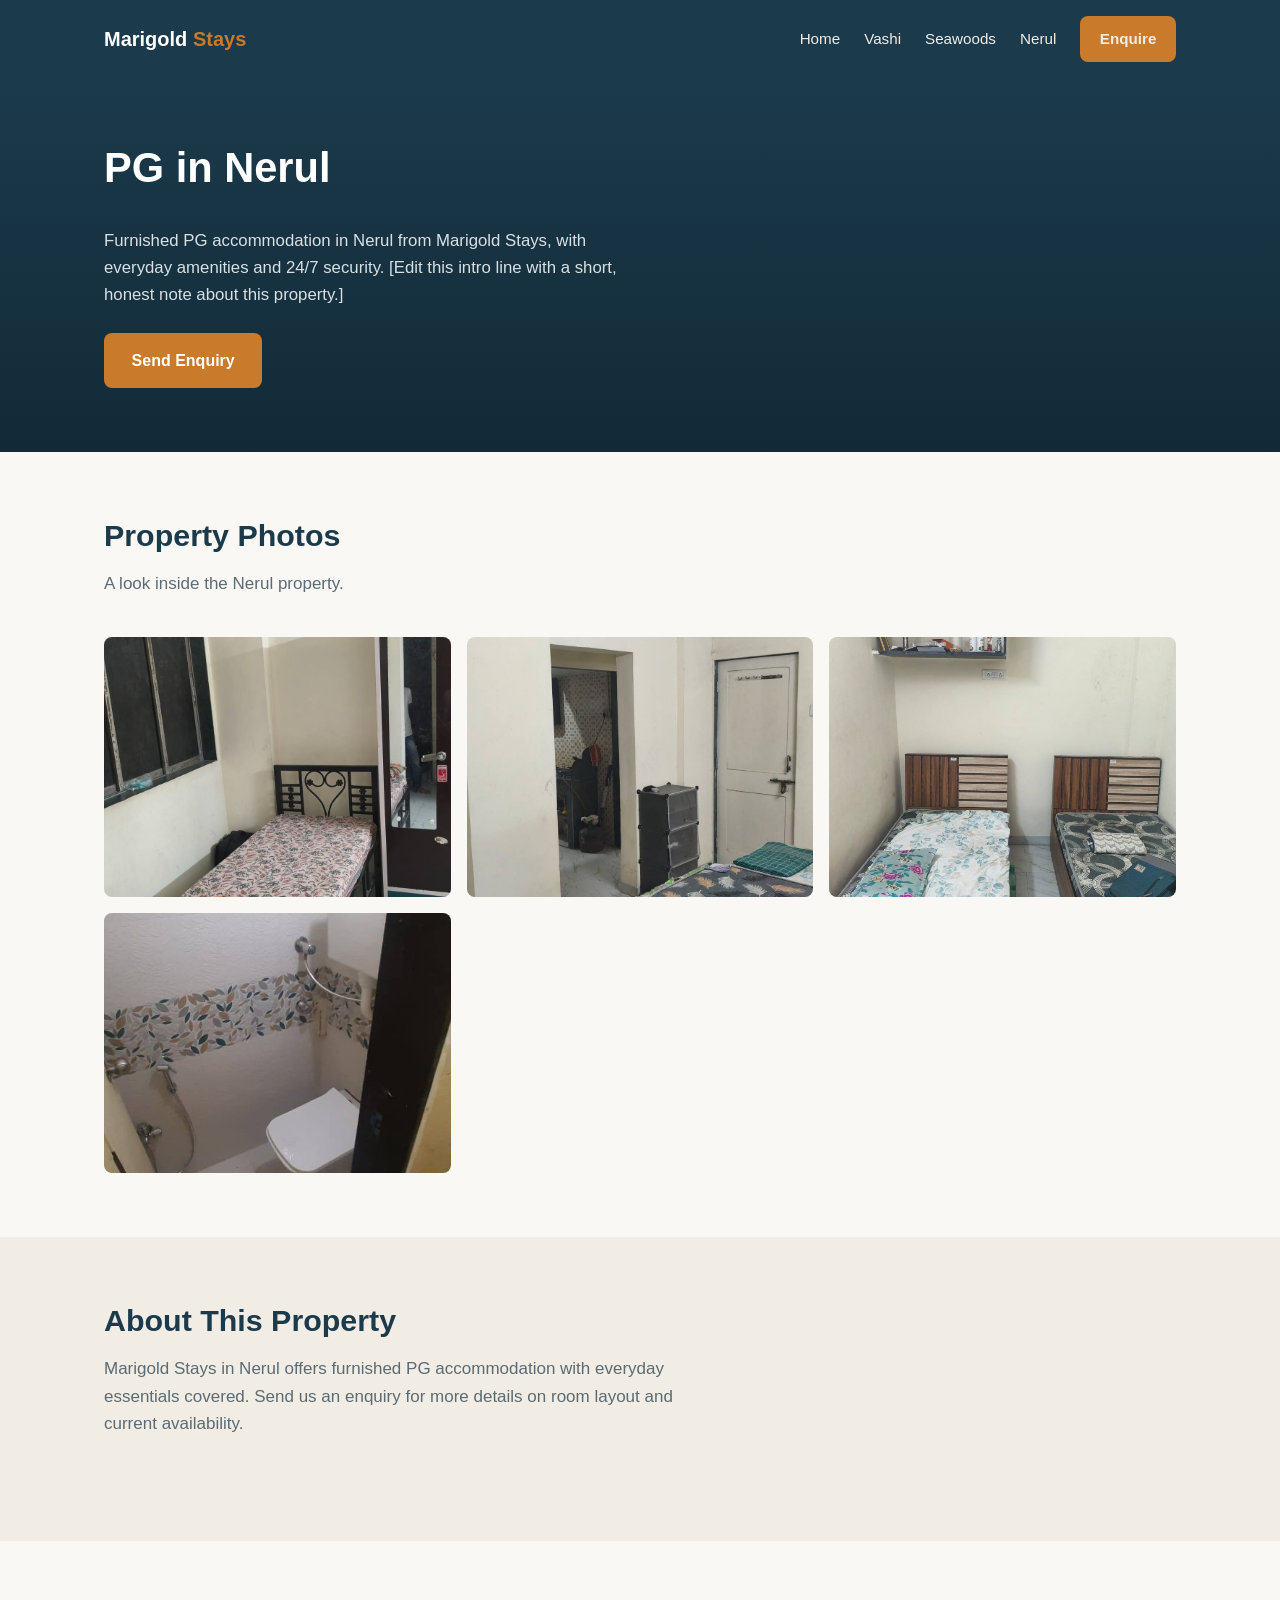
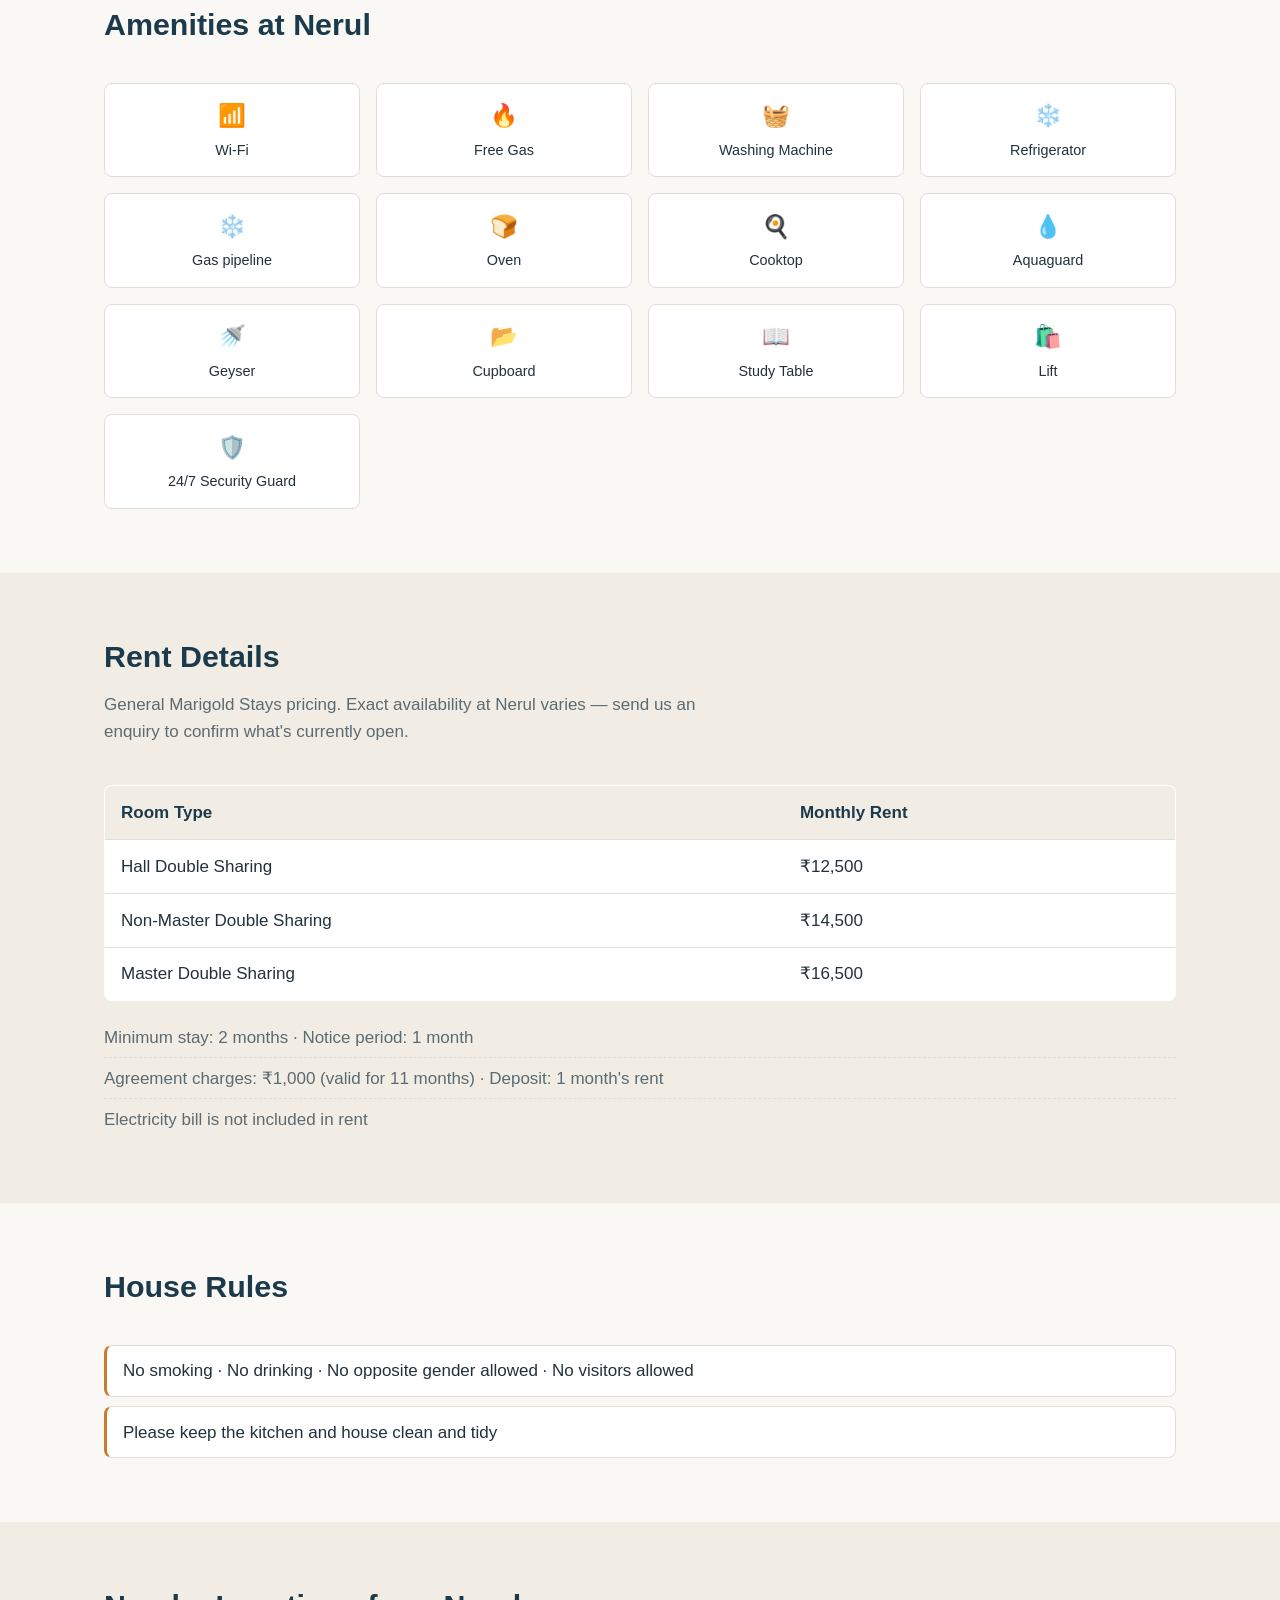
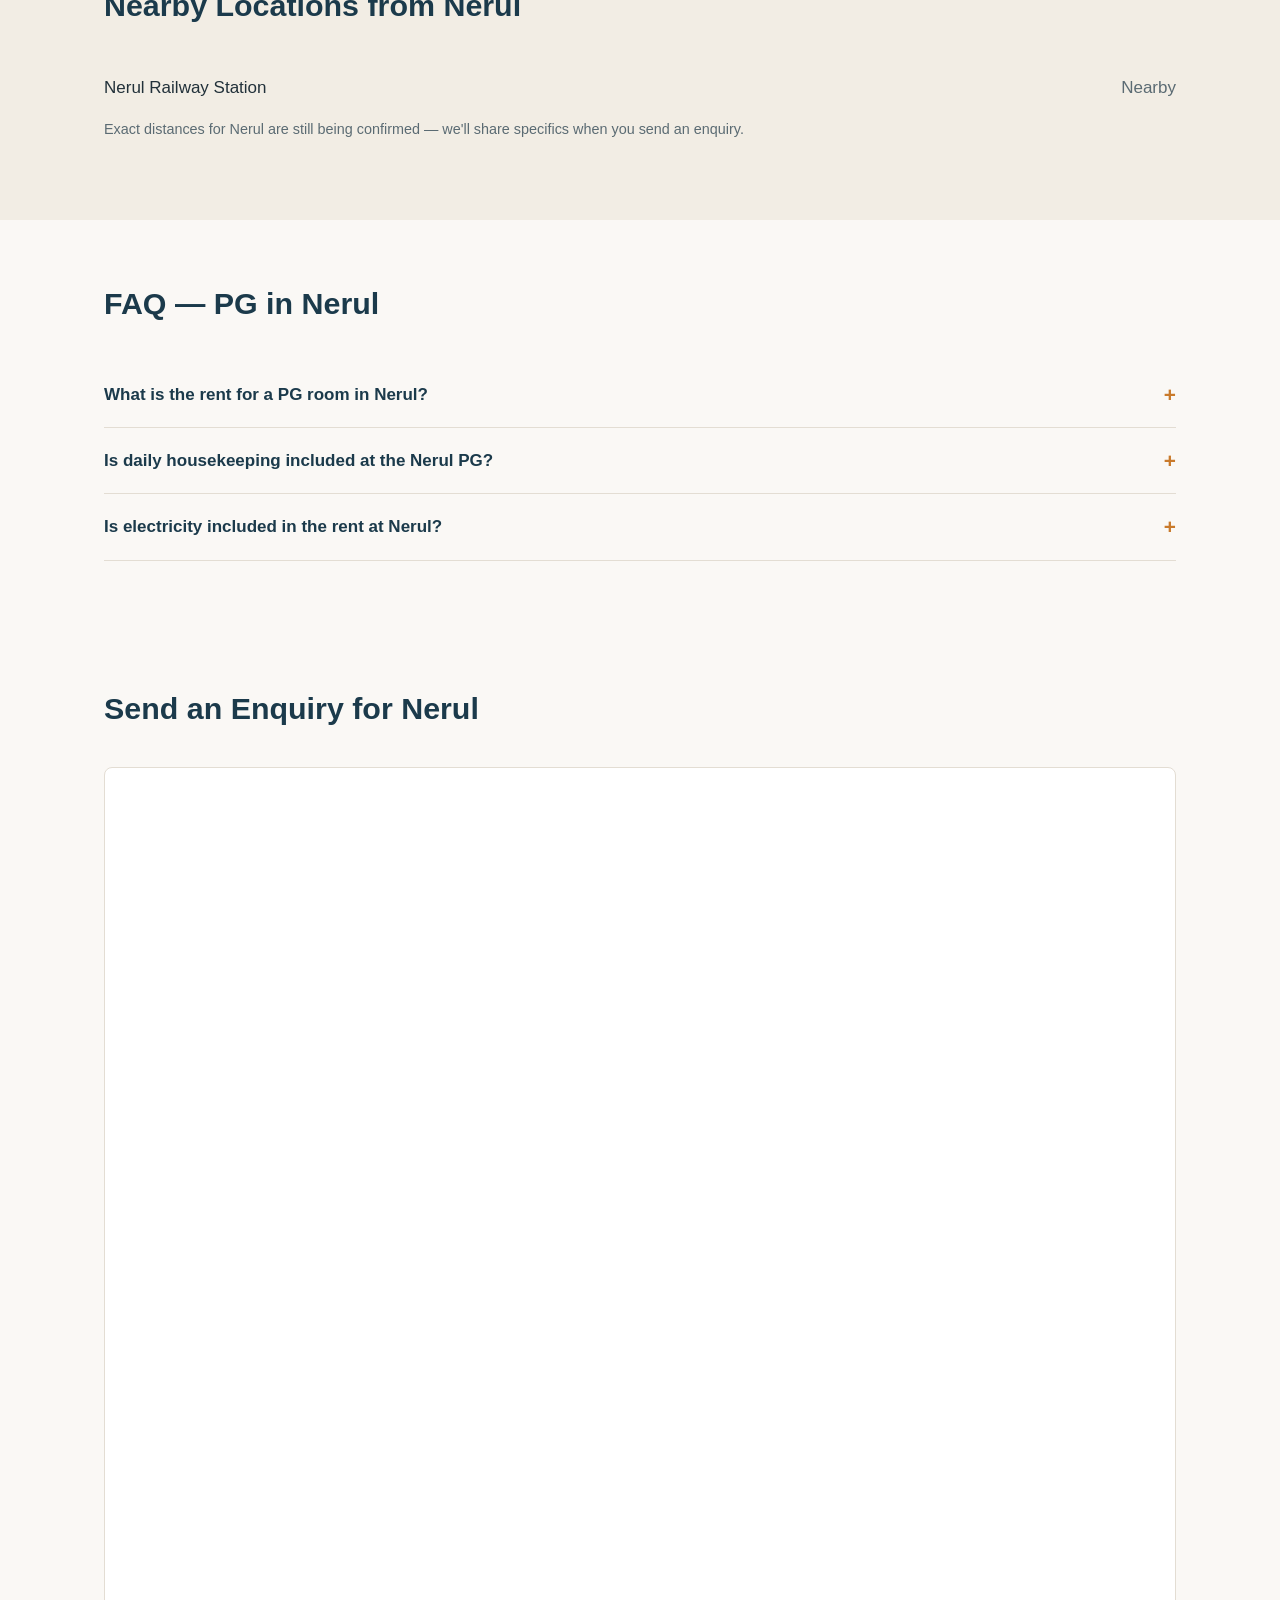
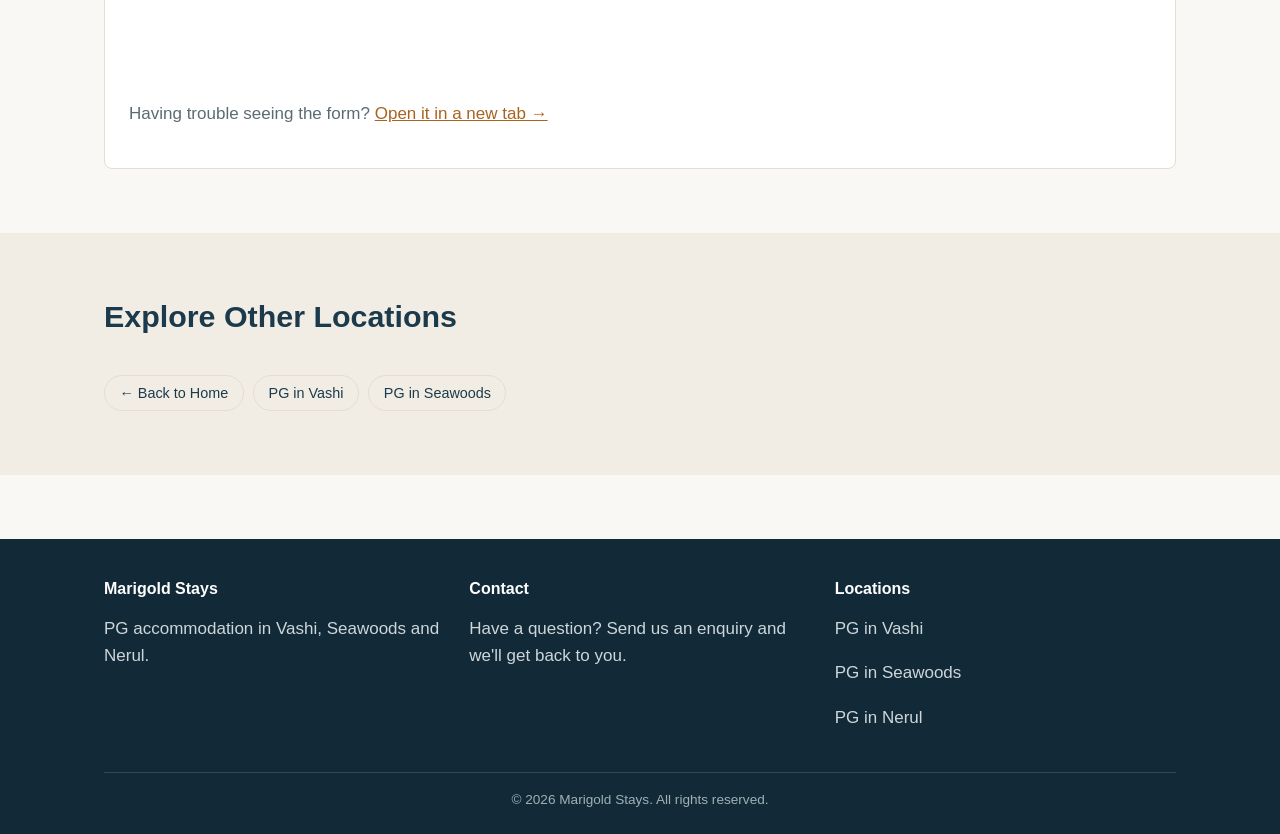
==== commit 2bce93b5: "Update pg-in-nerul.html" ====
--- a/pg-in-nerul.html
+++ b/pg-in-nerul.html
@@ -114,6 +114,7 @@
       <li><span class="icon">&#128293;</span>Free Gas</li>
       <li><span class="icon">&#129530;</span>Washing Machine</li>
       <li><span class="icon">&#10052;&#65039;</span>Refrigerator</li>
+      <li><span class="icon">&#10052;&#65039;</span>Gas pipeline</li>
       <li><span class="icon">&#127838;</span>Oven</li>
       <li><span class="icon">&#127859;</span>Cooktop</li>
       <li><span class="icon">&#128167;</span>Aquaguard</li>
@@ -122,7 +123,7 @@
       <li><span class="icon">&#128214;</span>Study Table</li>
       <li><span class="icon">&#128717;&#65039;</span>Lift</li>
       <li><span class="icon">&#128737;&#65039;</span>24/7 Security Guard</li>
-      <li><span class="icon">&#127949;</span>Free Bike Parking (max 3 bikes)</li>
+      
     </ul>
   </div>
 </section>
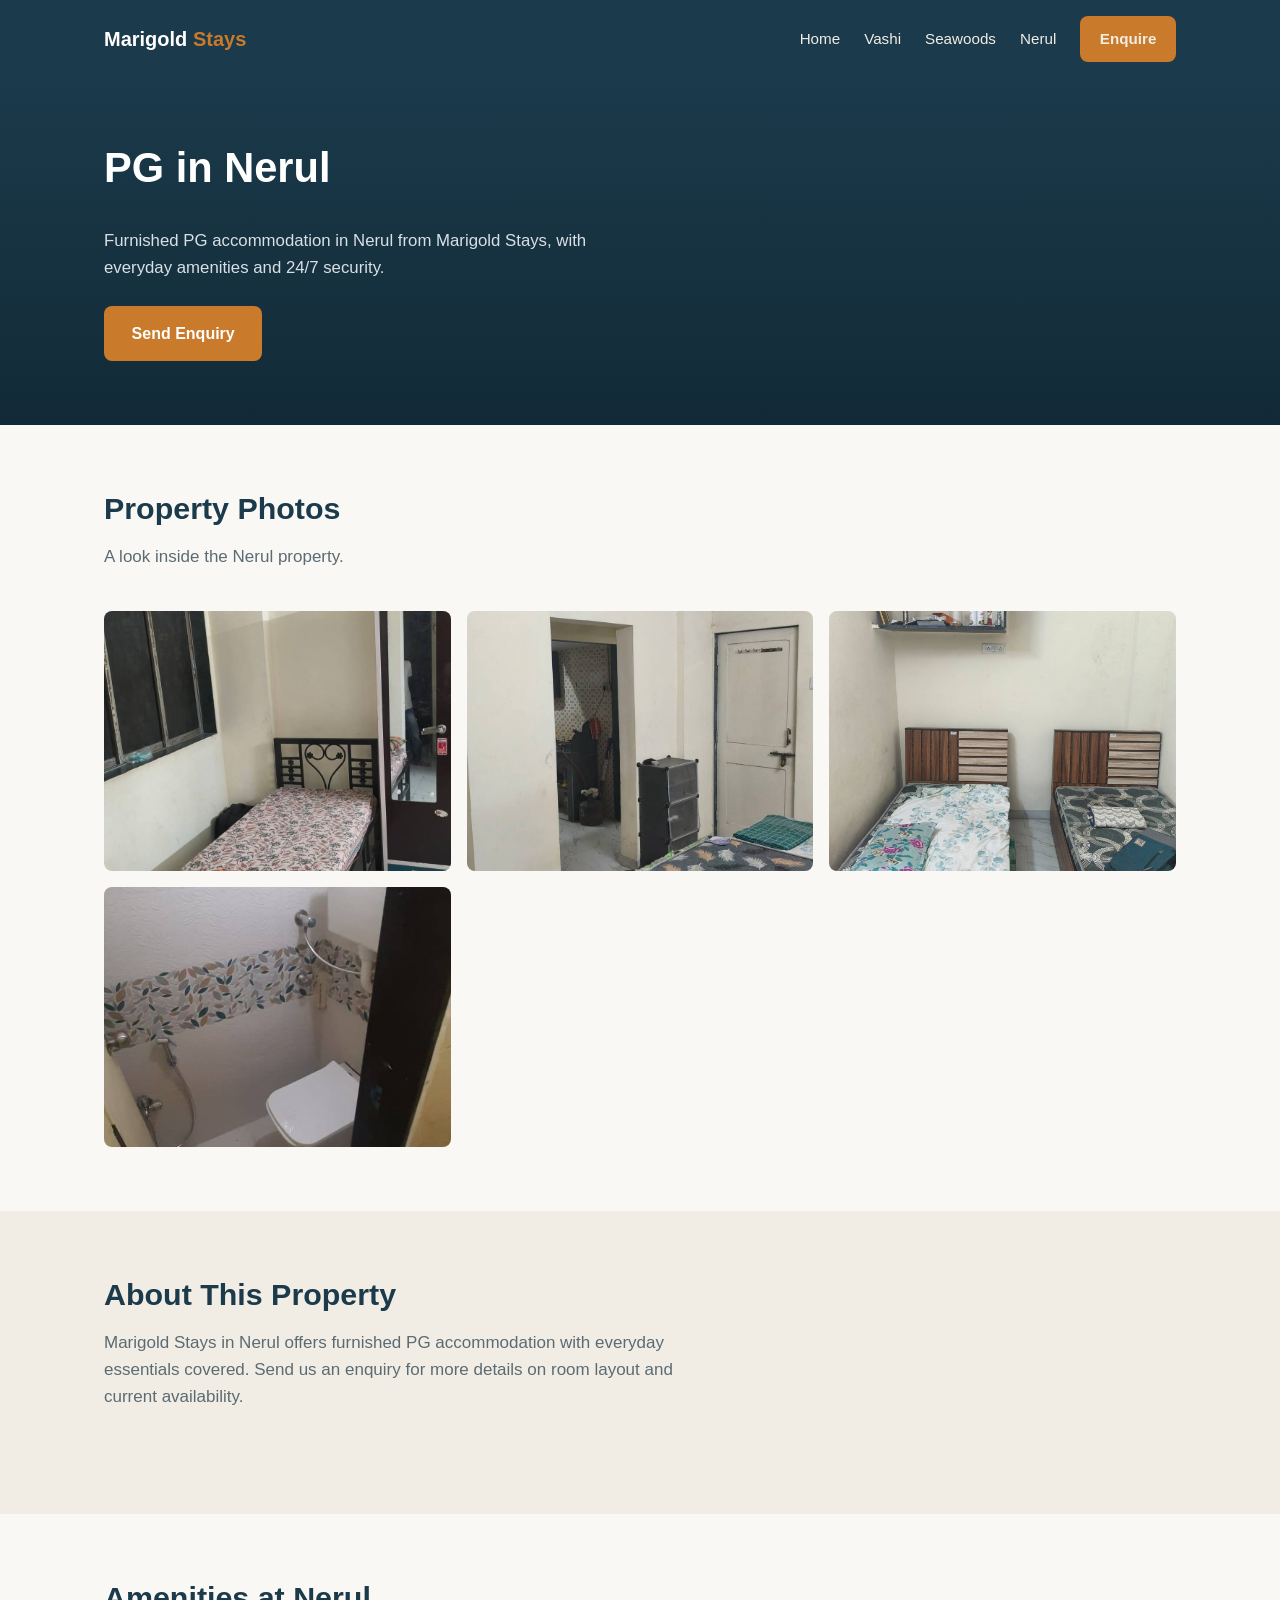
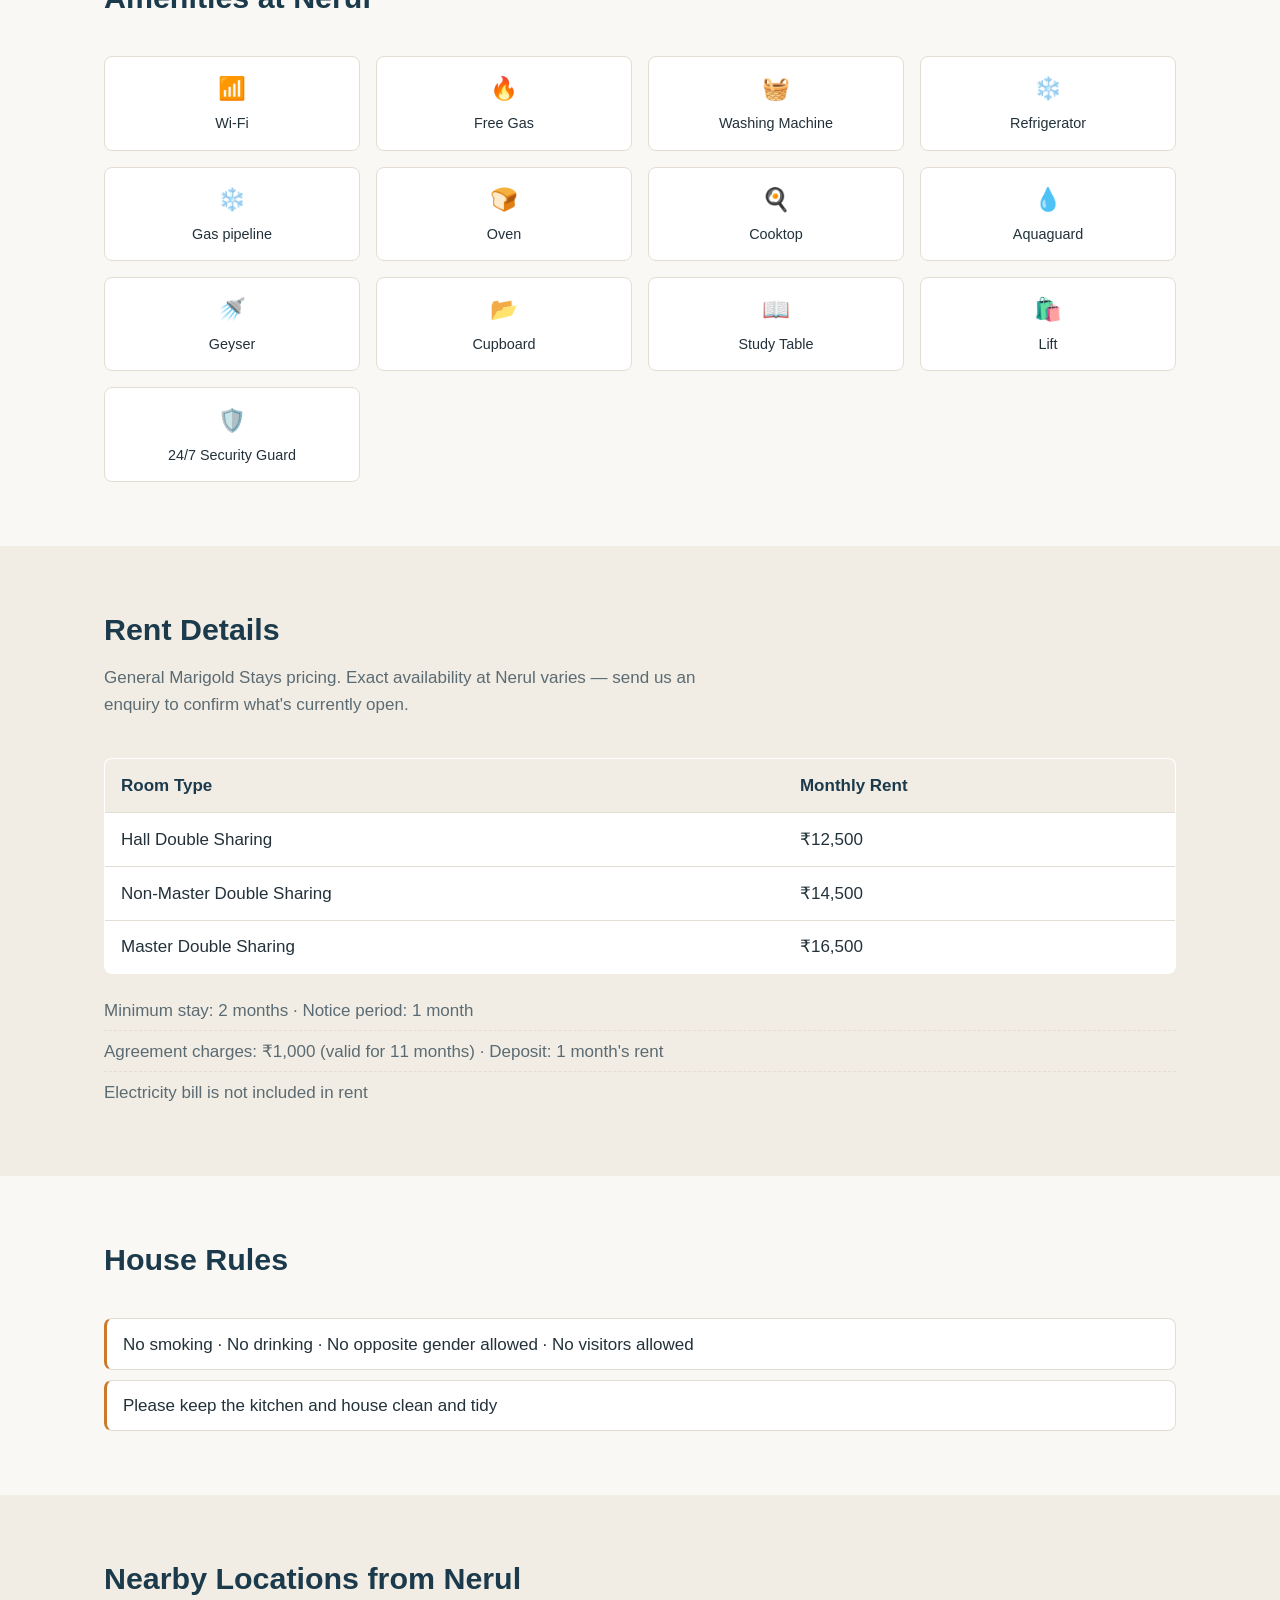
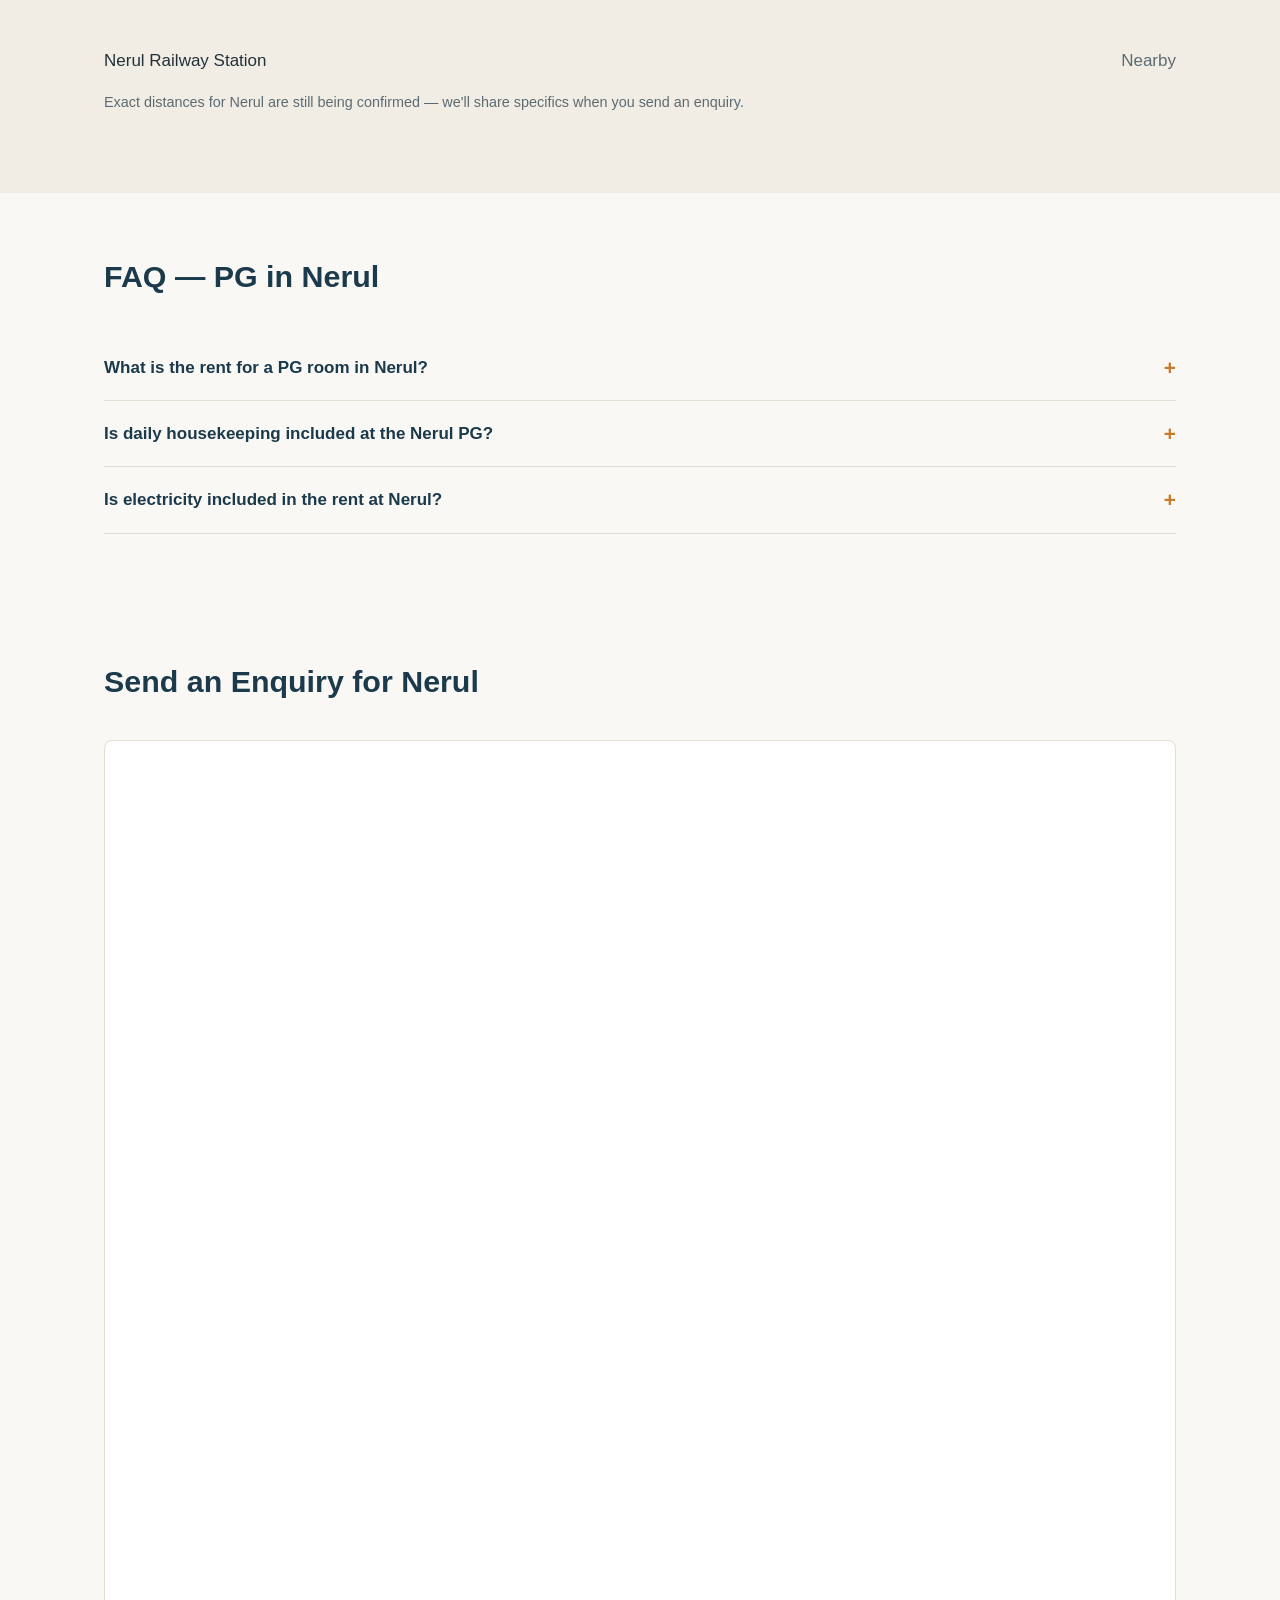
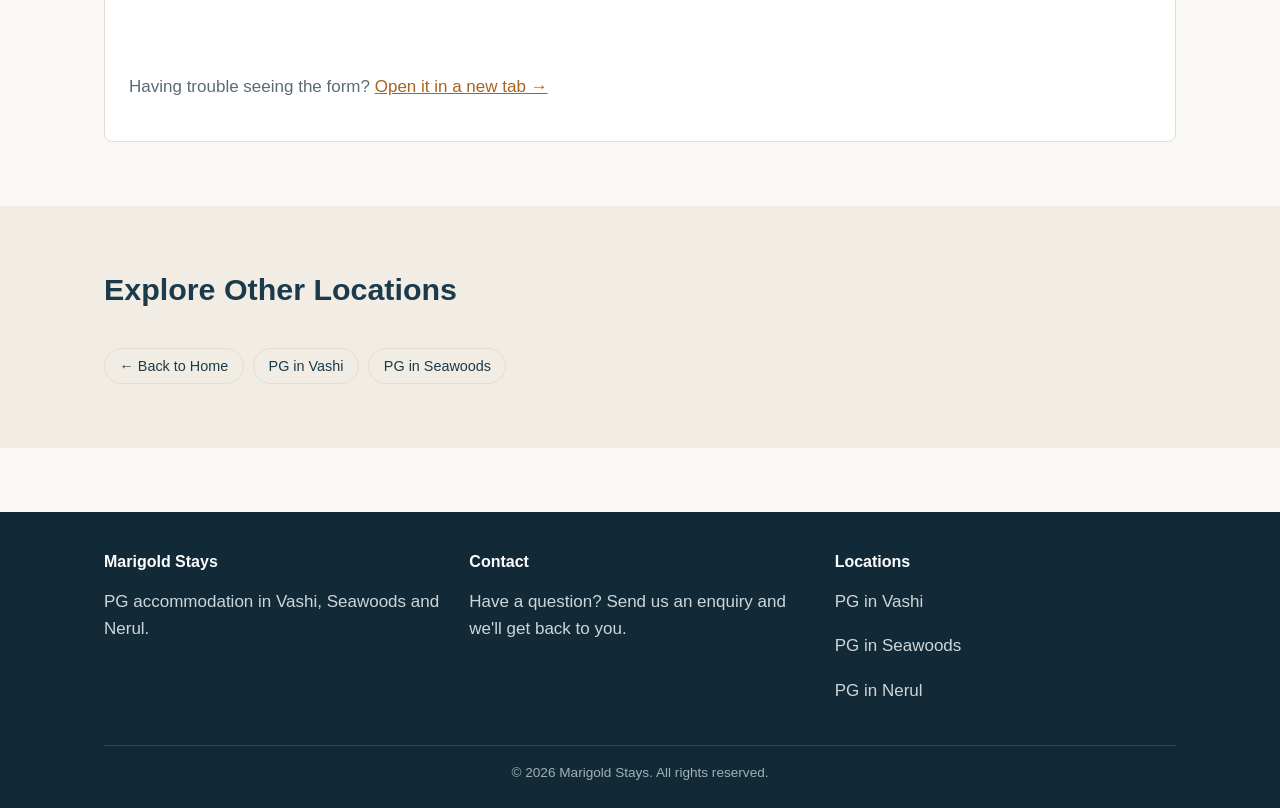
==== commit 247025e9: "Update pg-in-nerul.html" ====
--- a/pg-in-nerul.html
+++ b/pg-in-nerul.html
@@ -59,7 +59,7 @@
 <section class="hero">
   <div class="container">
     <h1>PG in Nerul</h1>
-    <p>Furnished PG accommodation in Nerul from Marigold Stays, with everyday amenities and 24/7 security. [Edit this intro line with a short, honest note about this property.]</p>
+    <p>Furnished PG accommodation in Nerul from Marigold Stays, with everyday amenities and 24/7 security. </p>
     <a href="#enquiry" class="btn btn-primary">Send Enquiry</a>
   </div>
 </section>
@@ -209,7 +209,7 @@
     <div class="enquiry-box">
       <!-- PASTE GOOGLE FORM EMBED CODE HERE (replace the iframe src if you create a new form) -->
       <iframe src="https://docs.google.com/forms/d/e/1FAIpQLSeAeNYMBnieSbUHD3bRVsfa9dzIX2py_n9a3v7NZz1oNW-bjg/viewform?embedded=true" width="100%" height="900" frameborder="0" marginheight="0" marginwidth="0" title="Marigold Stays enquiry form">Loading form&hellip;</iframe>
-      <p class="text-muted">Having trouble seeing the form? <a href="https://docs.google.com/forms/d/e/1FAIpQLSeAeNYMBnieSbUHD3bRVsfa9dzIX2py_n9a3v7NZz1oNW-bjg/viewform" target="_blank" rel="noopener">Open it in a new tab &rarr;</a></p>
+      <p class="text-muted">Having trouble seeing the form? <a href="https://forms.gle/pxdYS6MRshU6kxKx6" target="_blank" rel="noopener">Open it in a new tab &rarr;</a></p>
     </div>
   </div>
 </section>
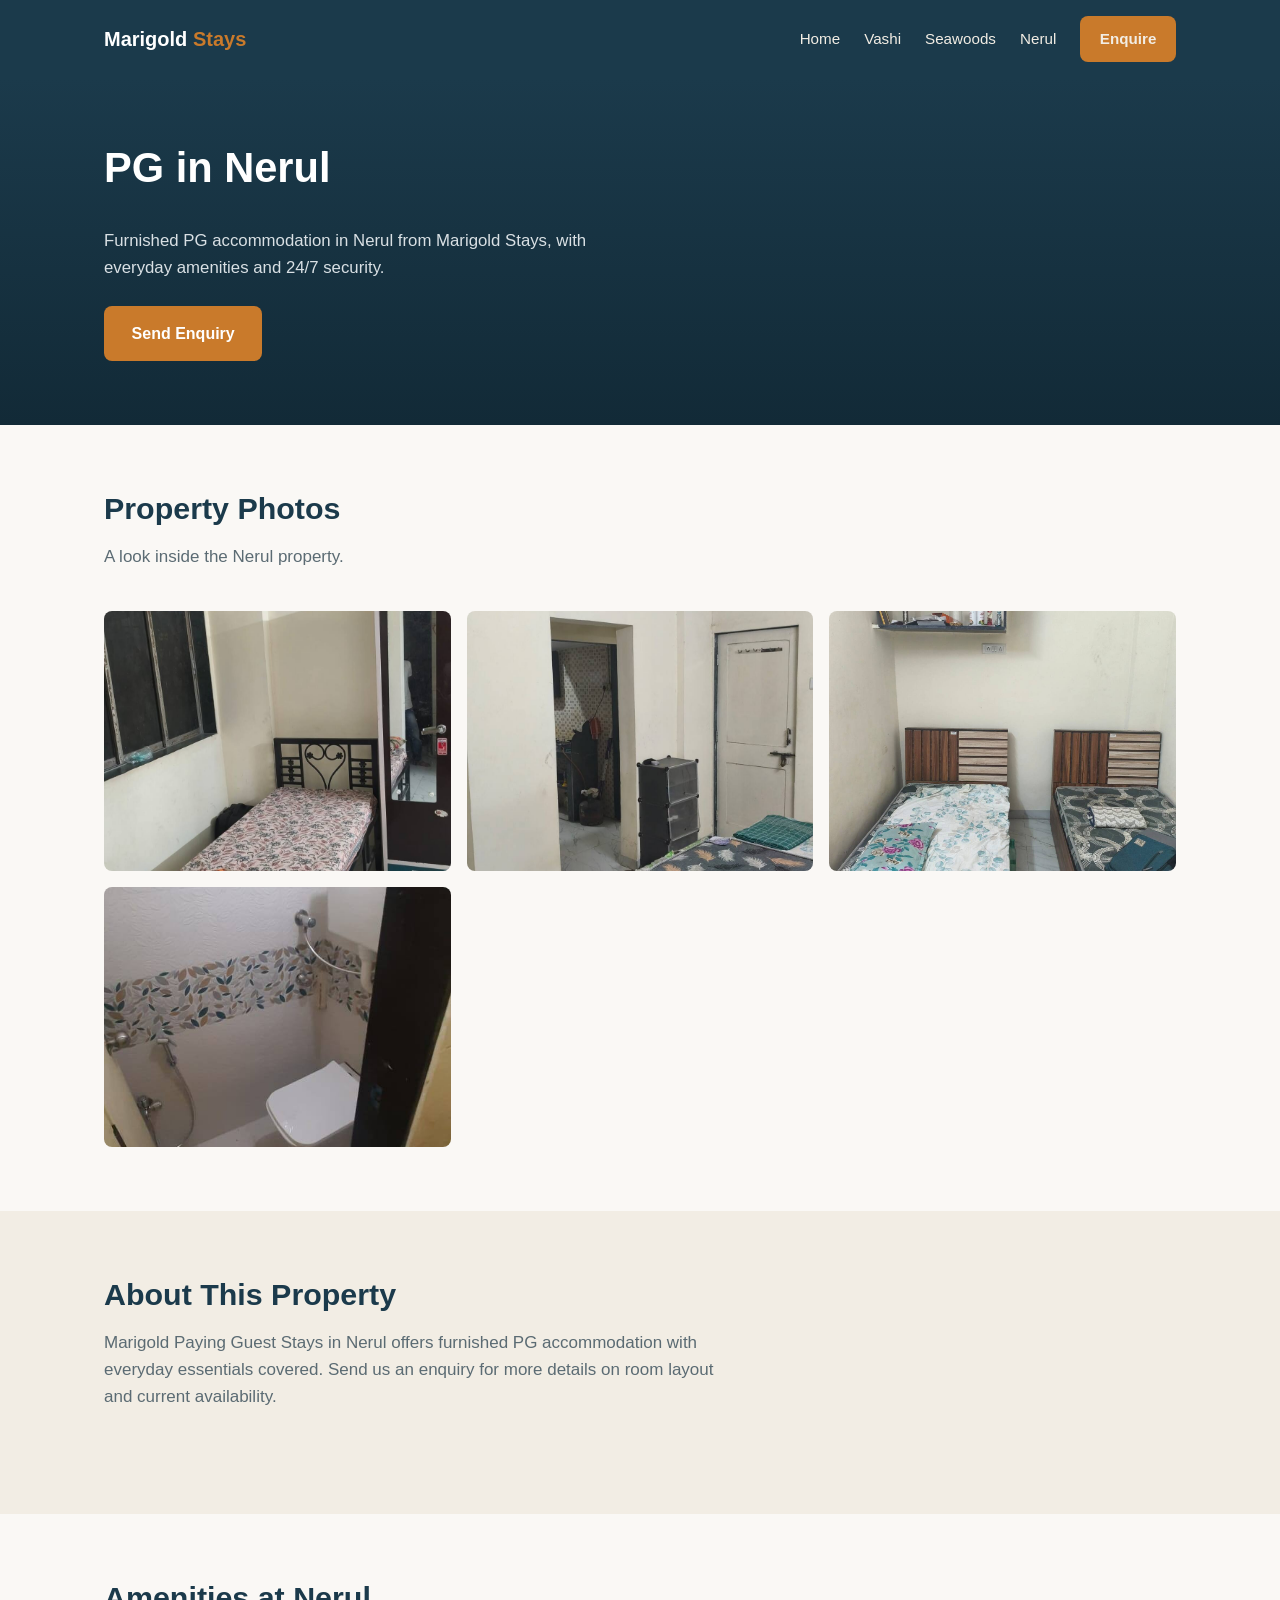
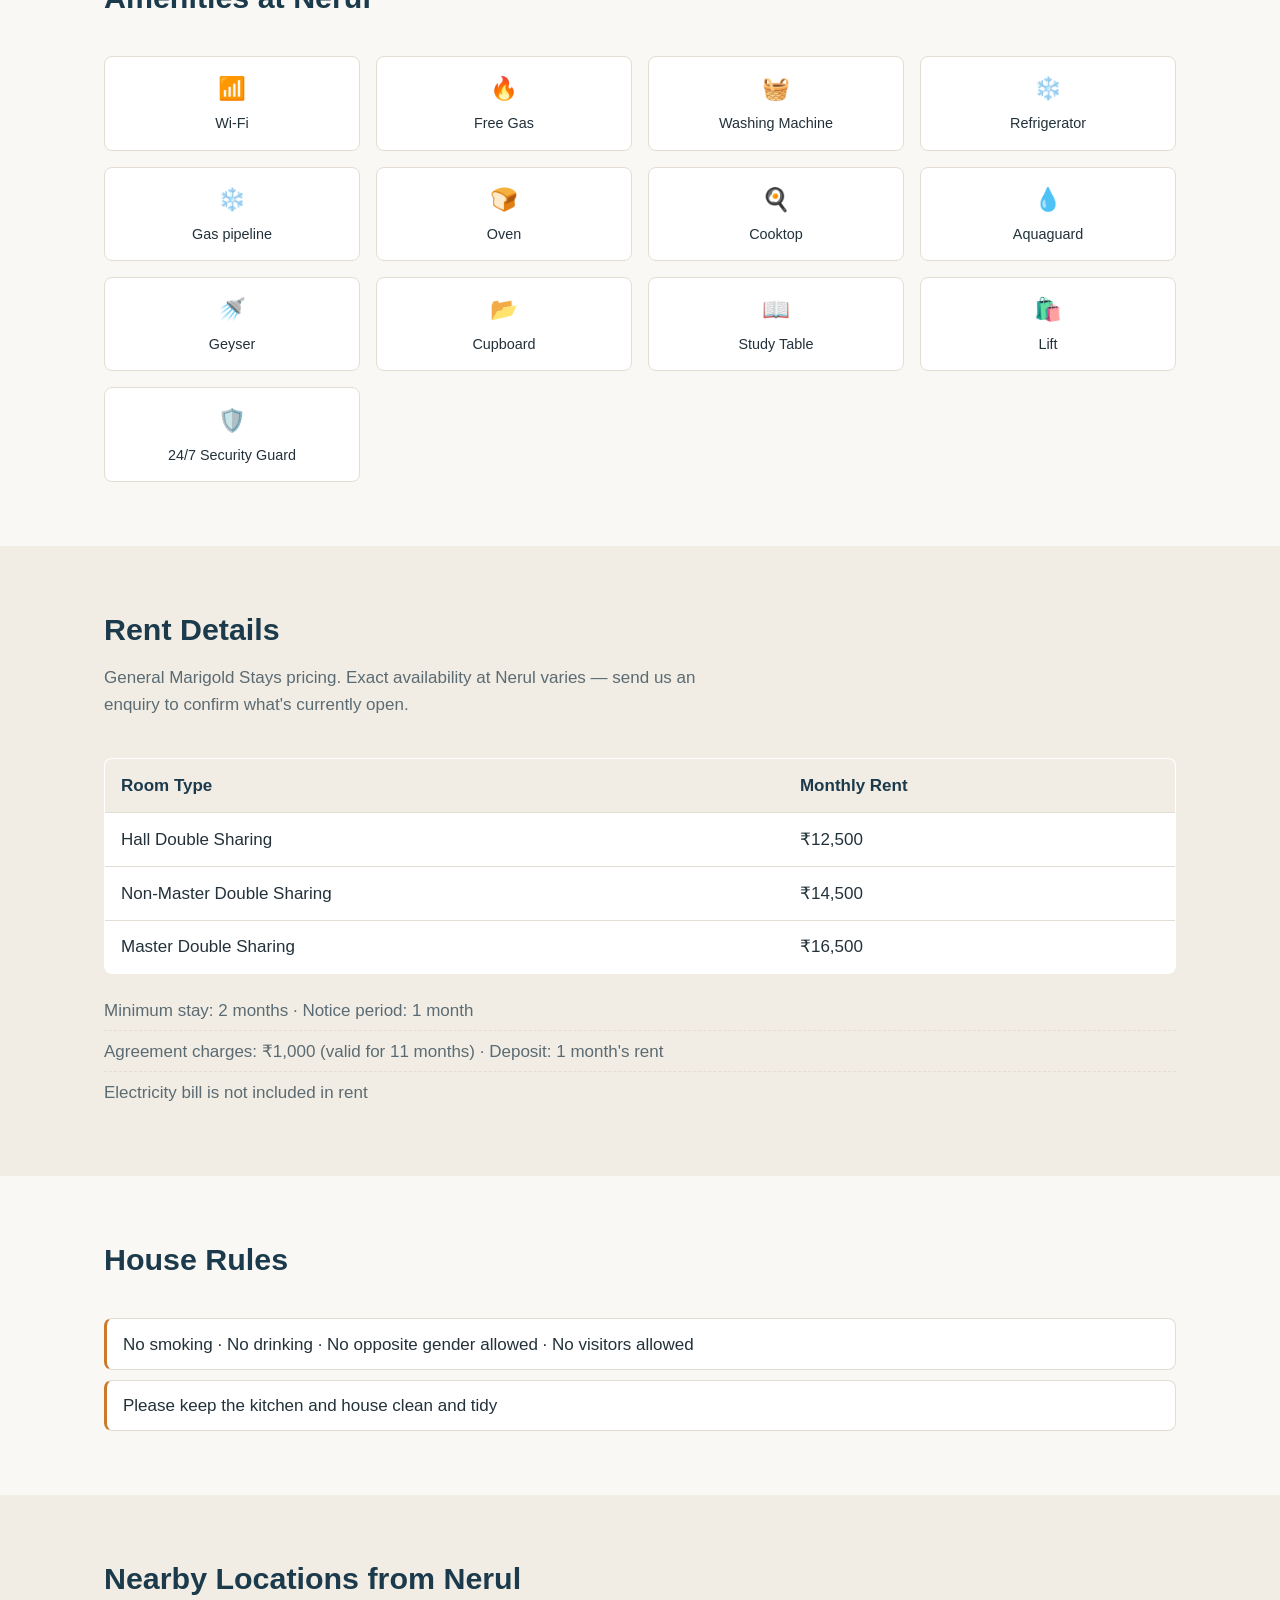
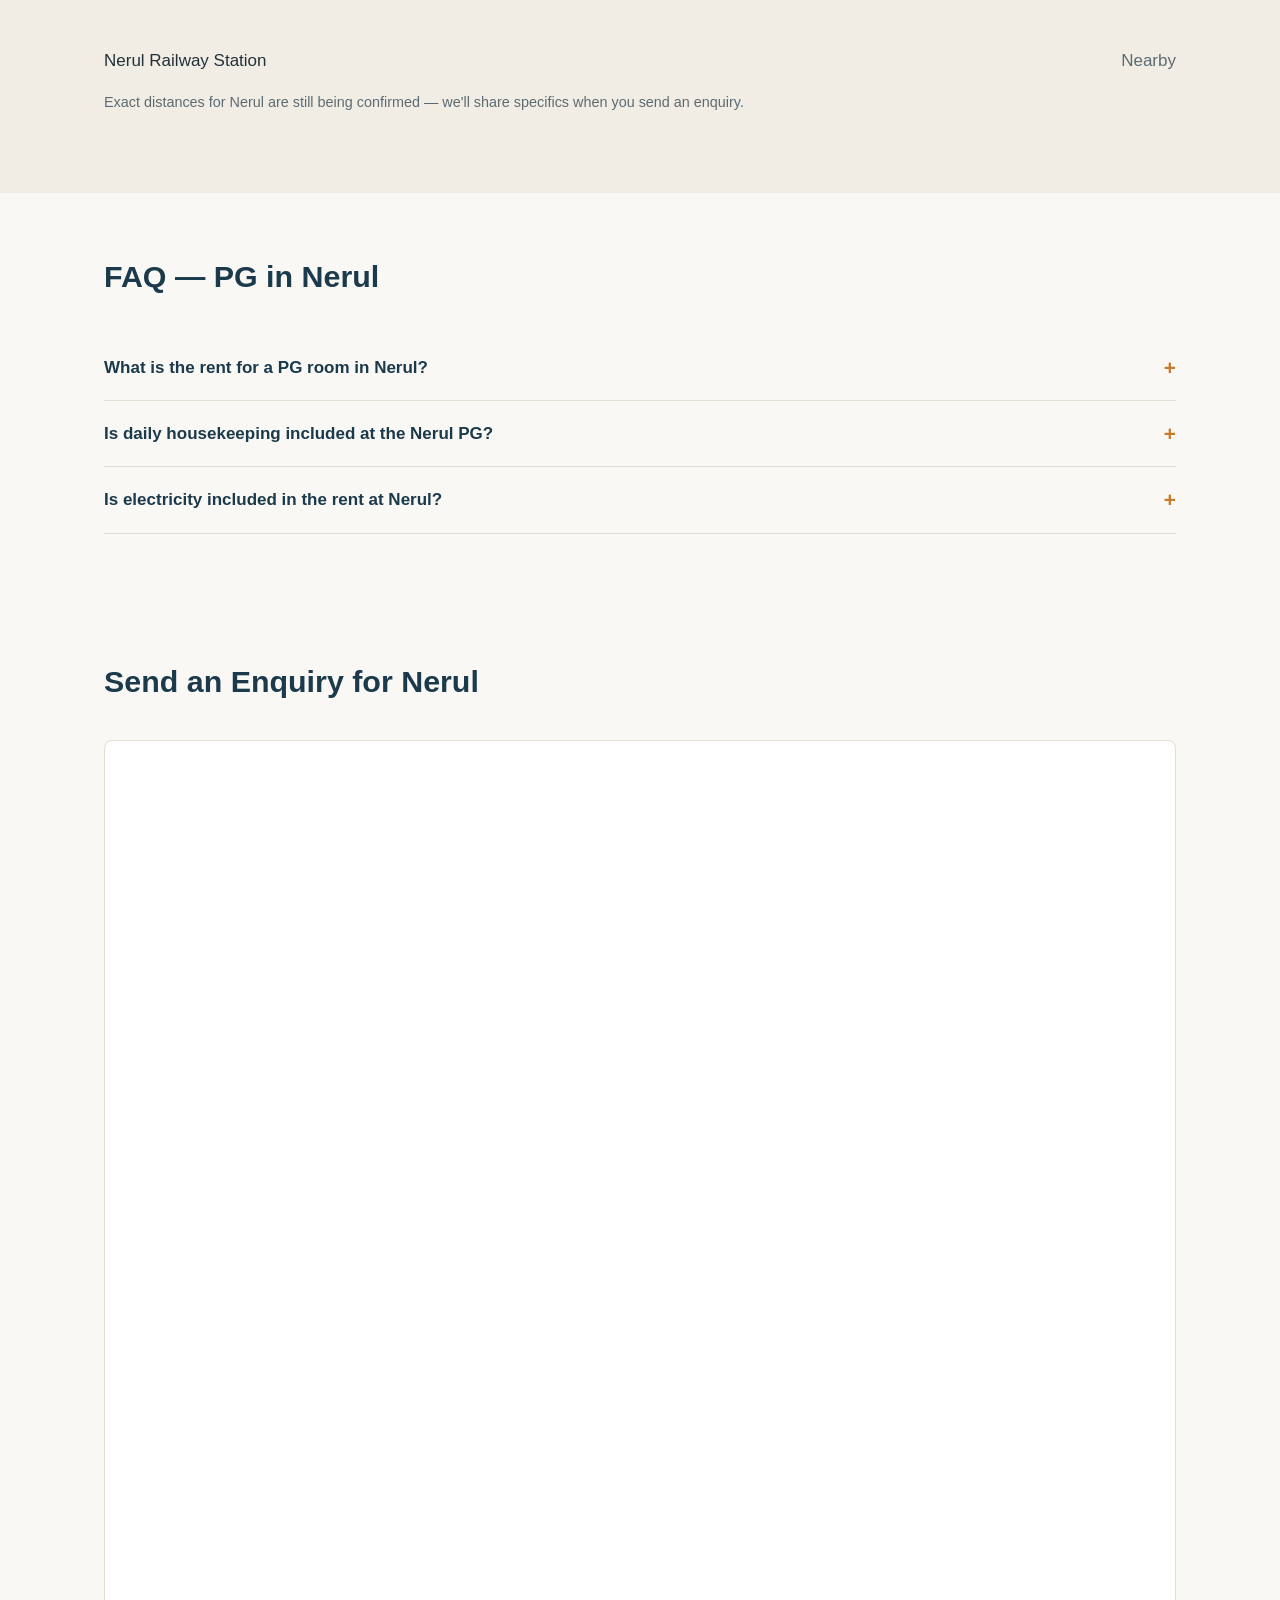
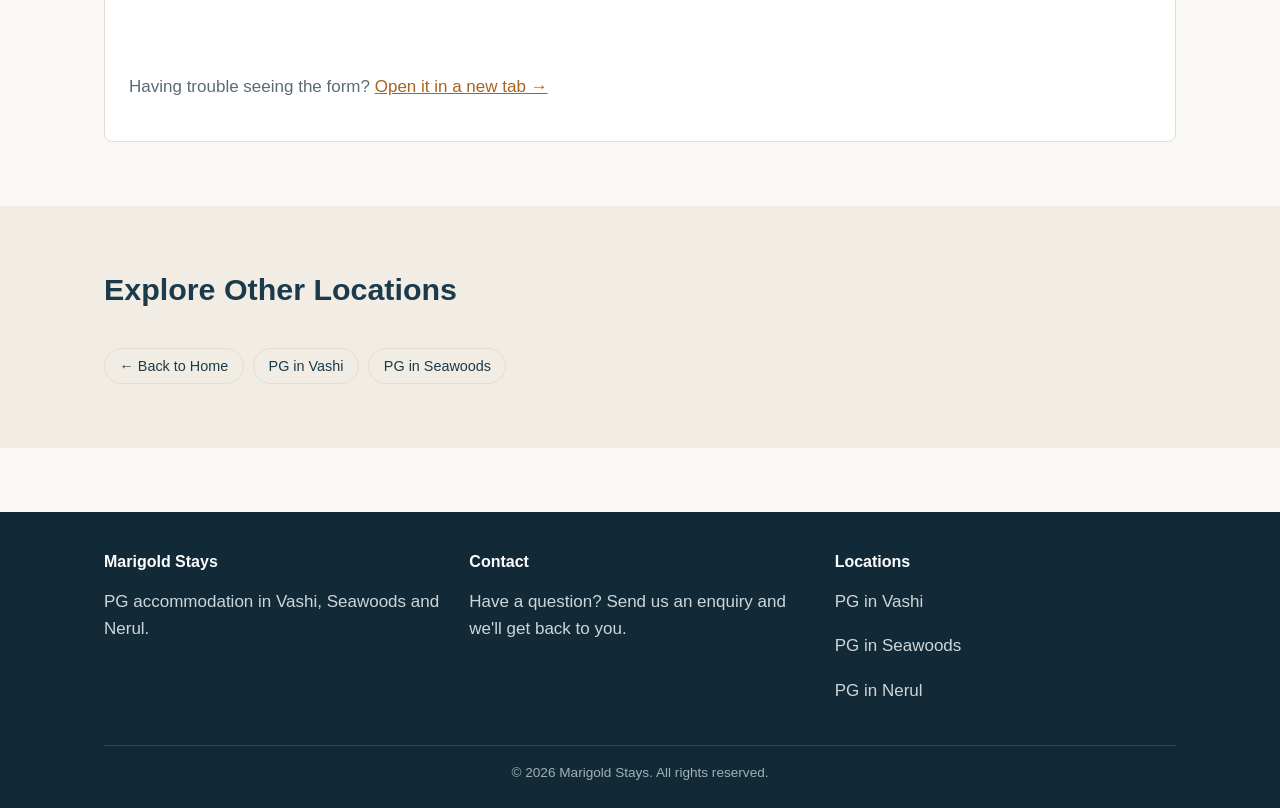
==== commit 90c43310: "Update pg-in-nerul.html" ====
--- a/pg-in-nerul.html
+++ b/pg-in-nerul.html
@@ -13,8 +13,8 @@
      ========================================================= -->
 <meta charset="UTF-8">
 <meta name="viewport" content="width=device-width, initial-scale=1.0">
-<title>PG in Nerul | Furnished PG Accommodation | Marigold Stays</title>
-<meta name="description" content="PG accommodation in Nerul with furnished rooms, Wi-Fi and 24/7 security. View photos, amenities, rent details and send an enquiry to Marigold Stays.">
+<title>PG in Nerul | Furnished PG Accommodation | PG Stays</title>
+<meta name="description" content="Paying Guest (PG) accommodation in Nerul with furnished rooms, Wi-Fi and 24/7 security. View photos, amenities, rent details and send an enquiry to Marigold Stays.">
 <link rel="canonical" href="https://riksi-bit.github.io/pg-website/pg-in-nerul.html">
 
 <meta property="og:type" content="website">
@@ -29,7 +29,7 @@
 {
   "@context": "https://schema.org",
   "@type": "LodgingBusiness",
-  "name": "Marigold Stays - Nerul",
+  "name": "Paying Guest at Marigold Stays - Nerul",
   "url": "https://riksi-bit.github.io/pg-website/pg-in-nerul.html",
   "address": {
     "@type": "PostalAddress",
@@ -98,7 +98,7 @@
   <div class="container">
     <div class="section-header">
       <h2>About This Property</h2>
-      <p class="text-muted">Marigold Stays in Nerul offers furnished PG accommodation with everyday essentials covered. Send us an enquiry for more details on room layout and current availability.</p>
+      <p class="text-muted">Marigold Paying Guest Stays in Nerul offers furnished PG accommodation with everyday essentials covered. Send us an enquiry for more details on room layout and current availability.</p>
     </div>
   </div>
 </section>
